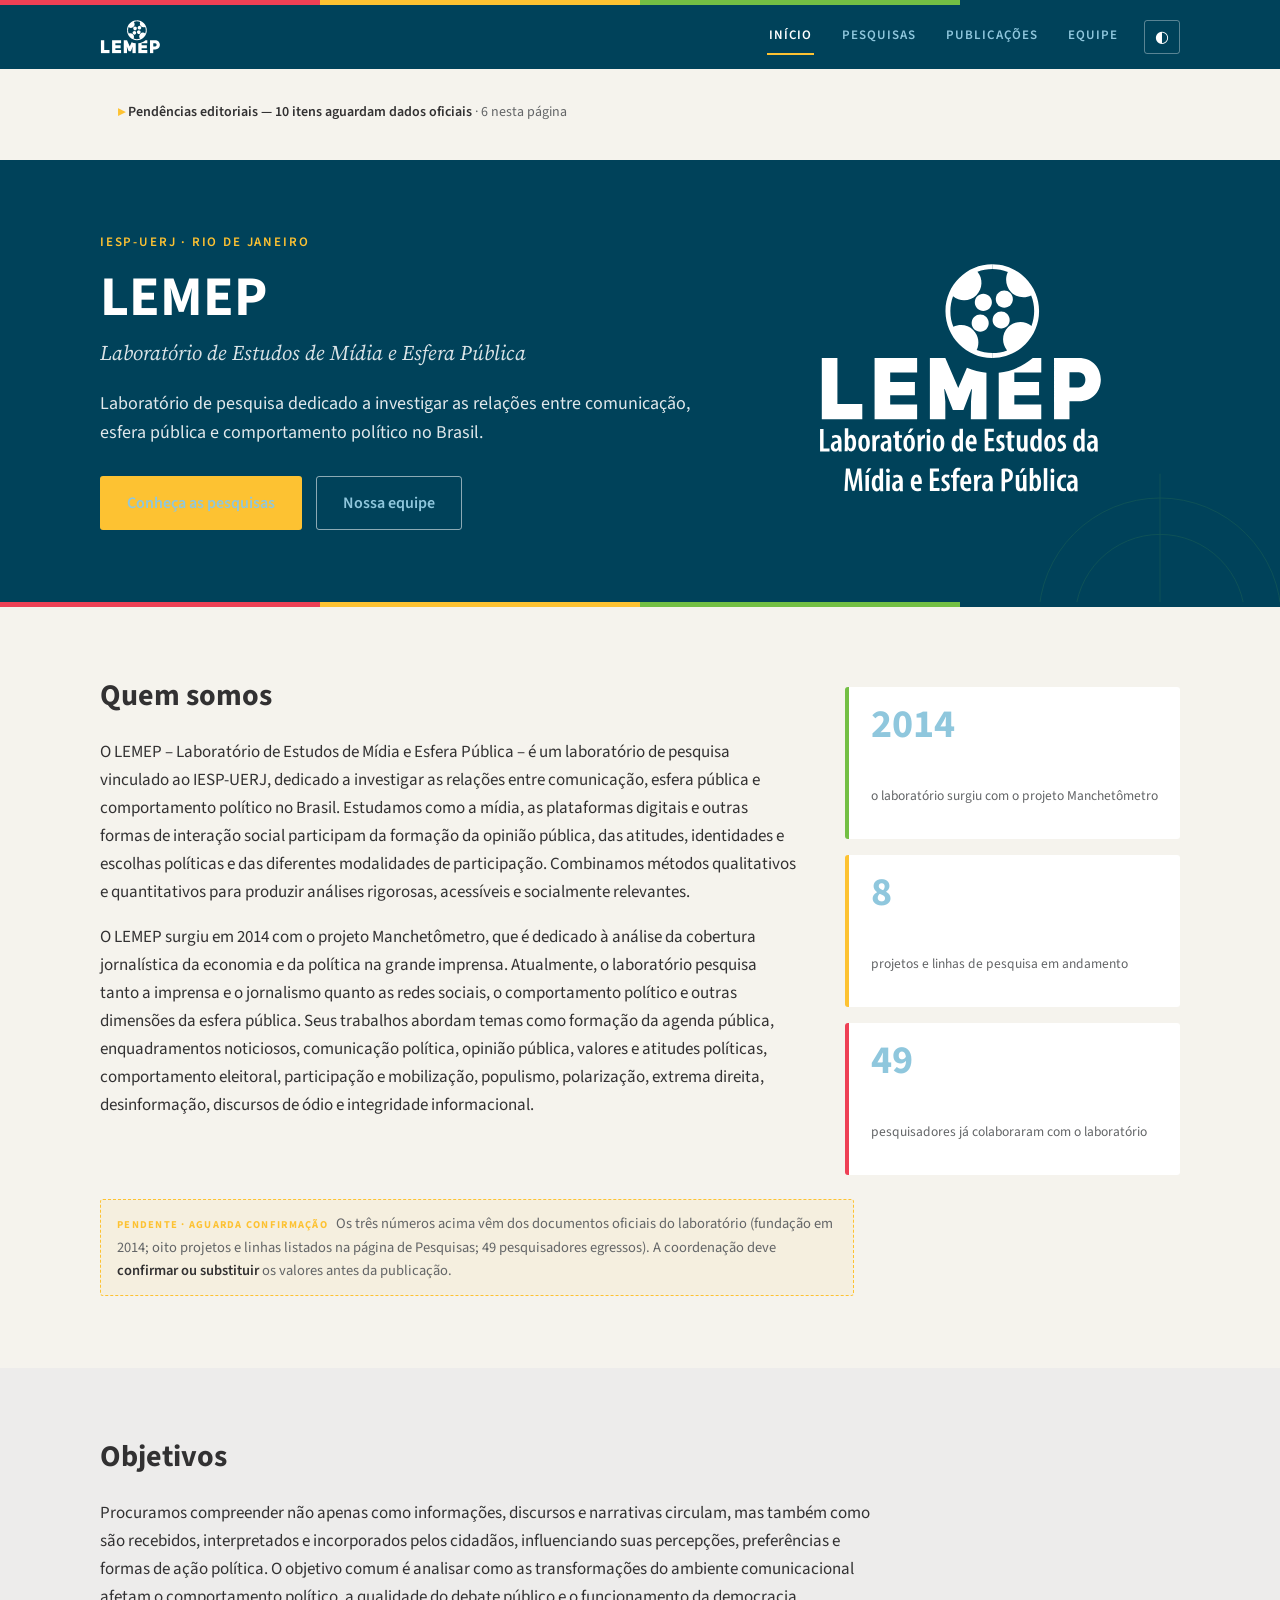
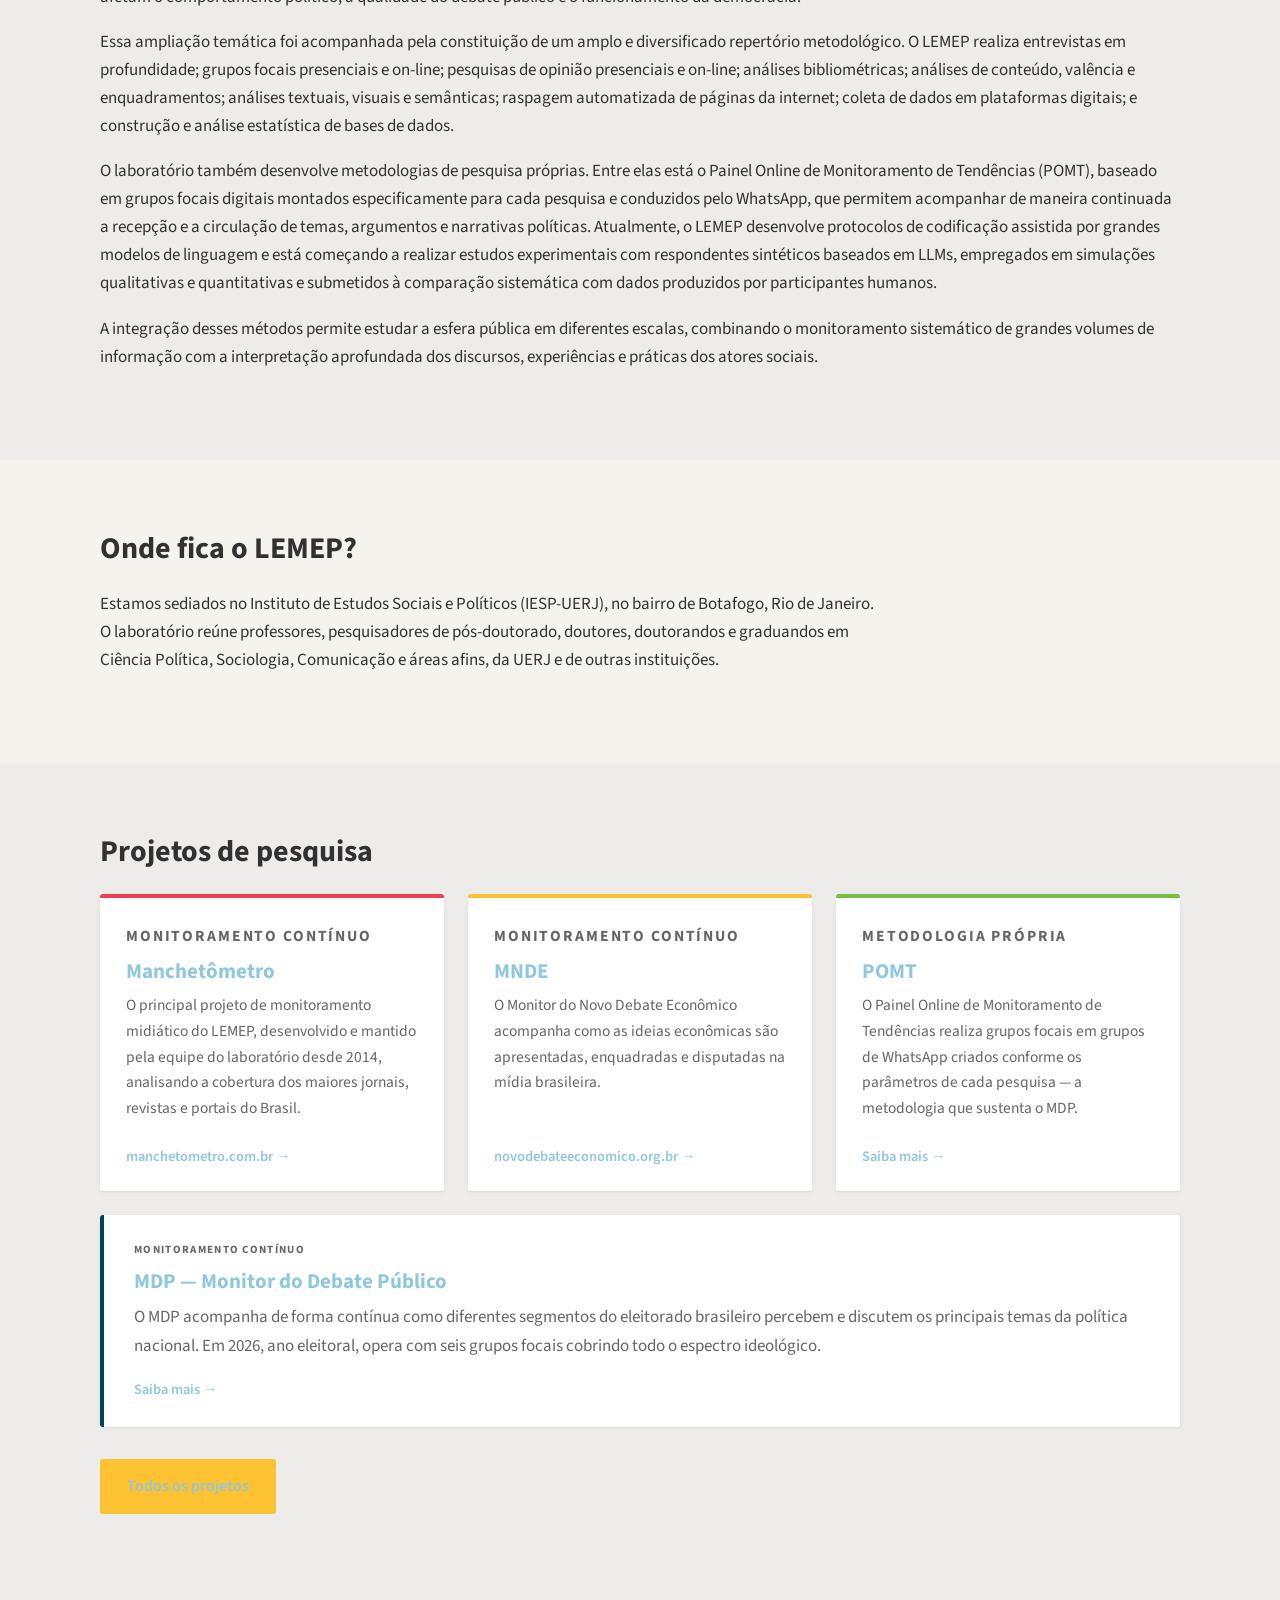
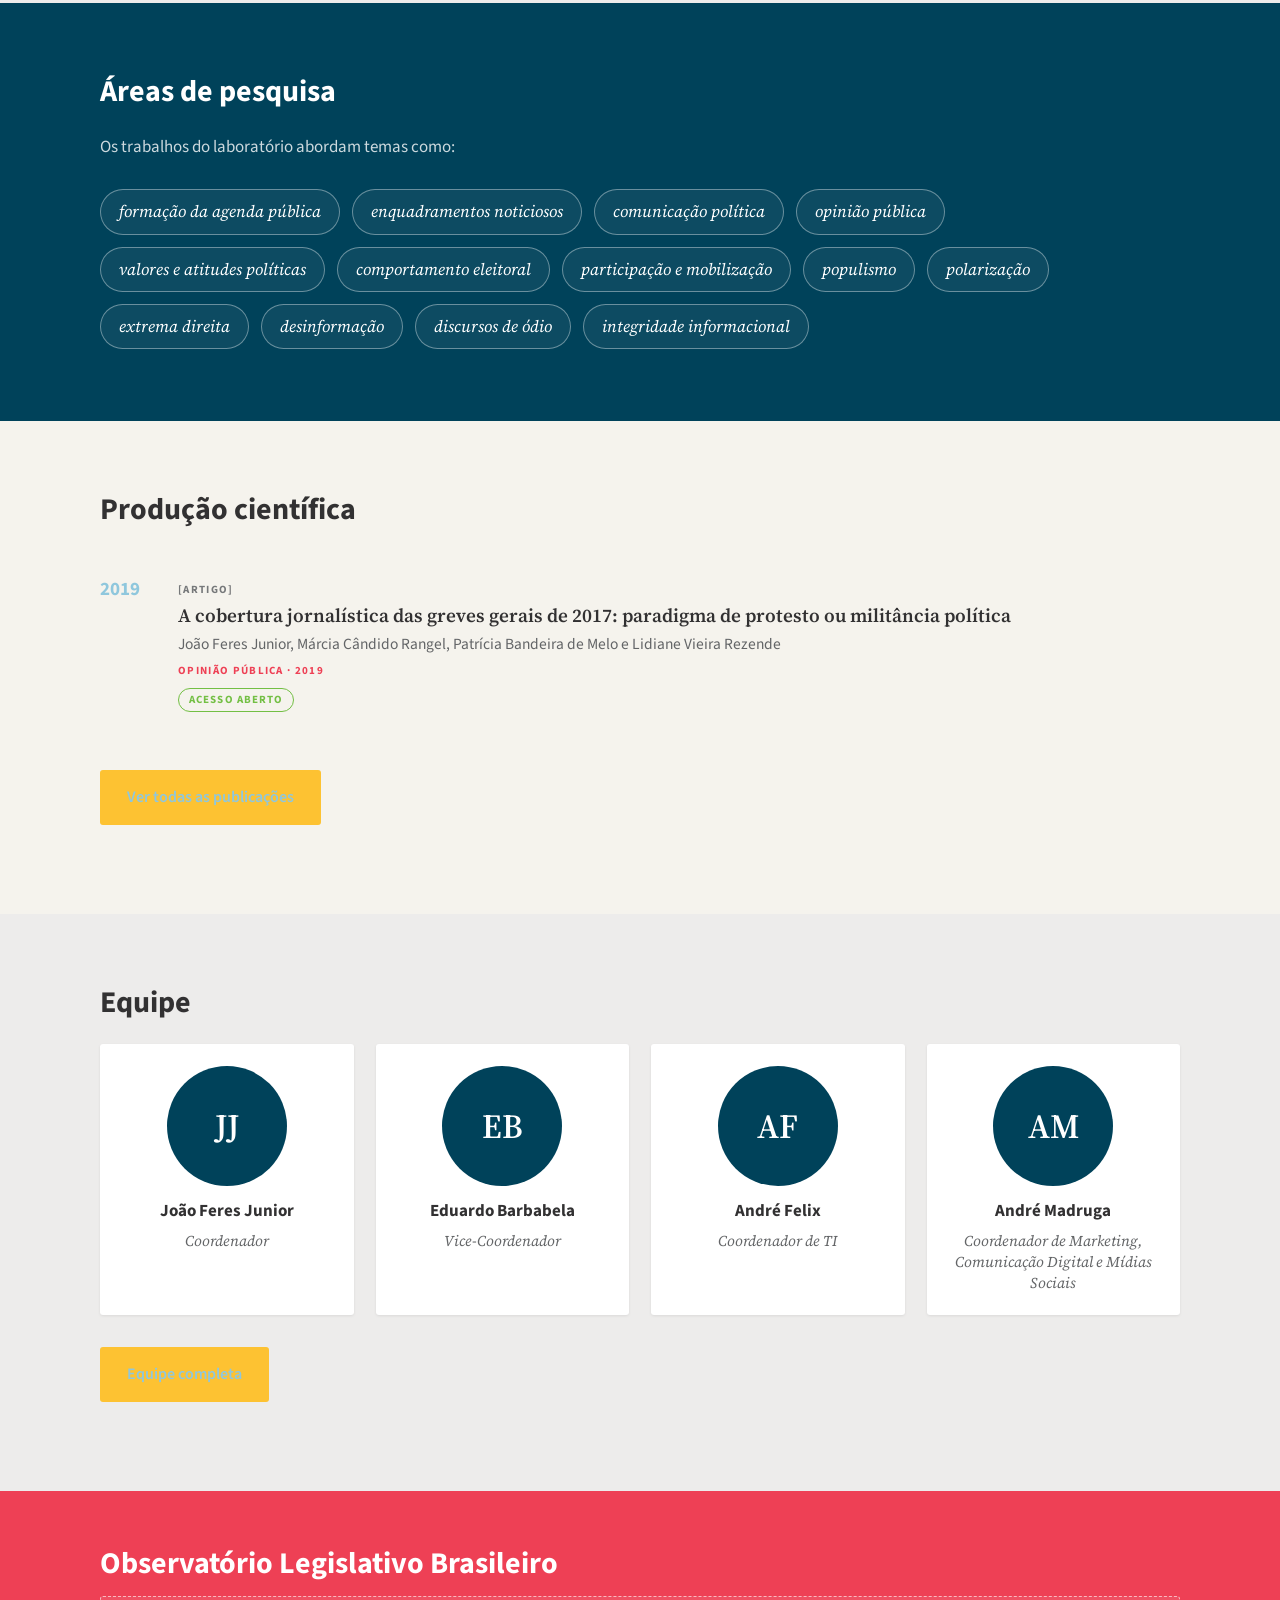
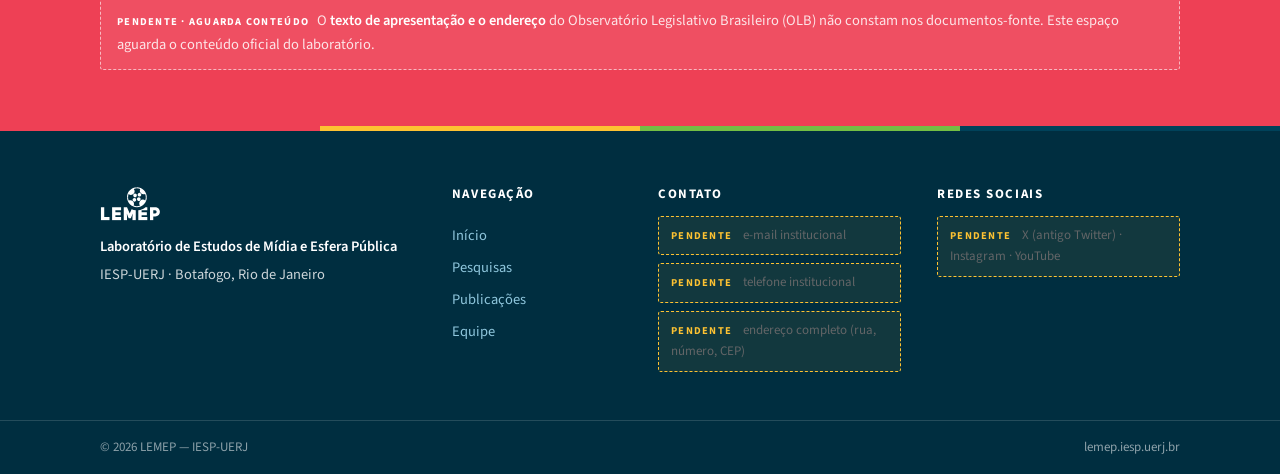
==== index.html @ fb899959 "LEMEP v1 — protótipo multi-página com identidade visual oficial e pendências editoriais" ====
<!DOCTYPE html>
<html lang="pt-BR">
<head>
  <meta charset="UTF-8">
  <meta name="viewport" content="width=device-width, initial-scale=1">
  <title>LEMEP — Laboratório de Estudos de Mídia e Esfera Pública · IESP-UERJ</title>
  <meta name="description" content="O LEMEP – Laboratório de Estudos de Mídia e Esfera Pública – é um laboratório de pesquisa vinculado ao IESP-UERJ, dedicado a investigar as relações entre comunicação, esfera pública e comportamento político no Brasil.">
  <meta name="robots" content="noindex, nofollow">
  <link rel="canonical" href="https://lemep.iesp.uerj.br/">
  <meta property="og:title" content="LEMEP — Laboratório de Estudos de Mídia e Esfera Pública">
  <meta property="og:description" content="Laboratório de pesquisa do IESP-UERJ dedicado a investigar as relações entre comunicação, esfera pública e comportamento político no Brasil.">
  <meta property="og:type" content="website">
  <meta property="og:url" content="https://lemep.iesp.uerj.br/">
  <meta property="og:image" content="assets/img/og_1200x630.png">
  <meta property="og:locale" content="pt_BR">
  <meta name="theme-color" content="#00425A">
  <link rel="icon" type="image/png" href="assets/logos/icone_32.png" sizes="32x32">
  <link rel="apple-touch-icon" href="assets/logos/icone_180.png">
  <link rel="stylesheet" href="assets/fonts/fonts.css">
  <link rel="stylesheet" href="styles.css">
</head>
<body>
  <a class="pular" href="#conteudo">Ir para o conteúdo</a>

  <div class="stripe" role="presentation"></div>

  <header class="nav" id="topo">
    <div class="container nav-inner">
      <a href="index.html" class="nav-marca" aria-label="LEMEP — página inicial">
        <img src="assets/logos/LEMEP_compacto_branco.svg" alt="LEMEP" width="61" height="34">
      </a>
      <nav class="nav-links" aria-label="Navegação principal">
        <a href="index.html" data-nav="index">Início</a>
        <a href="pesquisas.html" data-nav="pesquisas">Pesquisas</a>
        <a href="publicacoes.html" data-nav="publicacoes">Publicações</a>
        <a href="equipe.html" data-nav="equipe">Equipe</a>
      </nav>
      <div class="nav-acoes">
        <button class="btn-tema" id="btn-tema" type="button" aria-label="Alternar entre tema claro e escuro" title="Alternar tema">◐</button>
        <button class="btn-menu" id="btn-menu" type="button" aria-label="Abrir menu de navegação" aria-expanded="false">☰</button>
      </div>
    </div>
  </header>

  <main id="conteudo">

    <details class="pendencias" id="painel-pendencias">
      <summary>Pendências editoriais — 10 itens aguardam dados oficiais<span class="badge-pag" id="badge-pend-pagina"></span></summary>
      <div class="pendencias-caixa">
        <ul>
          <li><a href="equipe.html#pendencia-01">Formação, e-mail e currículo Lattes dos perfis da equipe</a></li>
          <li><a href="equipe.html#pendencia-02">Fotografias da equipe (retratos 1:1)</a></li>
          <li><a href="publicacoes.html#pendencia-03">Lista completa de publicações com links</a></li>
          <li><a href="index.html#pendencia-04">Confirmar os números do laboratório exibidos na página inicial</a></li>
          <li><a href="index.html#pendencia-05">Texto e link do destaque do Observatório Legislativo Brasileiro</a></li>
          <li><a href="index.html#pendencia-06">Telefone institucional (rodapé)</a></li>
          <li><a href="index.html#pendencia-07">Endereços das redes sociais — X, Instagram e YouTube</a></li>
          <li><a href="index.html#pendencia-08">E-mail institucional de contato</a></li>
          <li><a href="index.html#pendencia-09">Endereço postal completo — rua, número e CEP</a></li>
          <li><a href="pesquisas.html#pendencia-10">Endereços dos sites dos projetos POMT, MDP, PROBRAL, DONI e PNR</a></li>
        </ul>
      </div>
    </details>

    <section class="hero">
      <svg class="trama" viewBox="0 0 1200 800" aria-hidden="true" focusable="false"><g fill="none" stroke="#73BF44" stroke-width="2"><circle cx="600" cy="400" r="280"/><circle cx="600" cy="400" r="196"/><path d="M264 400H936M600 64V736"/></g><circle cx="796" cy="400" r="12" fill="#EE4055"/></svg>
      <div class="container">
        <div class="hero-txt">
          <p class="hero-kicker">IESP-UERJ · Rio de Janeiro</p>
          <h1>LEMEP</h1>
          <p class="hero-sub">Laboratório de Estudos de Mídia e Esfera Pública</p>
          <p class="hero-lead">Laboratório de pesquisa dedicado a investigar as relações entre comunicação, esfera pública e comportamento político no Brasil.</p>
          <div class="hero-cta">
            <a class="btn btn-primario" href="pesquisas.html">Conheça as pesquisas</a>
            <a class="btn btn-fantasma" href="equipe.html">Nossa equipe</a>
          </div>
        </div>
        <div class="hero-logo">
          <img src="assets/logos/LEMEP_completo_branco.svg" alt="Logo LEMEP — figuras humanas em esfera pública" width="360">
        </div>
      </div>
    </section>

    <div class="stripe" role="presentation"></div>

    <section class="section" id="sobre">
      <div class="container">
        <div class="sobre-grid">
          <div>
            <h2>Quem somos</h2>
            <p>O LEMEP – Laboratório de Estudos de Mídia e Esfera Pública – é um laboratório de pesquisa vinculado ao IESP-UERJ, dedicado a investigar as relações entre comunicação, esfera pública e comportamento político no Brasil. Estudamos como a mídia, as plataformas digitais e outras formas de interação social participam da formação da opinião pública, das atitudes, identidades e escolhas políticas e das diferentes modalidades de participação. Combinamos métodos qualitativos e quantitativos para produzir análises rigorosas, acessíveis e socialmente relevantes.</p>
            <p>O LEMEP surgiu em 2014 com o projeto Manchetômetro, que é dedicado à análise da cobertura jornalística da economia e da política na grande imprensa. Atualmente, o laboratório pesquisa tanto a imprensa e o jornalismo quanto as redes sociais, o comportamento político e outras dimensões da esfera pública. Seus trabalhos abordam temas como formação da agenda pública, enquadramentos noticiosos, comunicação política, opinião pública, valores e atitudes políticas, comportamento eleitoral, participação e mobilização, populismo, polarização, extrema direita, desinformação, discursos de ódio e integridade informacional.</p>
          </div>
          <div class="stats" aria-label="Números do laboratório">
            <div class="stat">
              <p class="stat-num">2014</p>
              <p class="stat-rotulo">o laboratório surgiu com o projeto Manchetômetro</p>
            </div>
            <div class="stat">
              <p class="stat-num">8</p>
              <p class="stat-rotulo">projetos e linhas de pesquisa em andamento</p>
            </div>
            <div class="stat">
              <p class="stat-num">49</p>
              <p class="stat-rotulo">pesquisadores já colaboraram com o laboratório</p>
            </div>
          </div>
        </div>
        <div class="pending" id="pendencia-04" style="margin-top:24px; max-width:52em;"><span class="chip">pendente · aguarda confirmação</span>Os três números acima vêm dos documentos oficiais do laboratório (fundação em 2014; oito projetos e linhas listados na página de Pesquisas; 49 pesquisadores egressos). A coordenação deve <strong>confirmar ou substituir</strong> os valores antes da publicação.</div>
      </div>
    </section>

    <section class="section section--alt" id="objetivos">
      <div class="container">
        <h2>Objetivos</h2>
        <p class="section-lead">Procuramos compreender não apenas como informações, discursos e narrativas circulam, mas também como são recebidos, interpretados e incorporados pelos cidadãos, influenciando suas percepções, preferências e formas de ação política. O objetivo comum é analisar como as transformações do ambiente comunicacional afetam o comportamento político, a qualidade do debate público e o funcionamento da democracia.</p>
        <p>Essa ampliação temática foi acompanhada pela constituição de um amplo e diversificado repertório metodológico. O LEMEP realiza entrevistas em profundidade; grupos focais presenciais e on-line; pesquisas de opinião presenciais e on-line; análises bibliométricas; análises de conteúdo, valência e enquadramentos; análises textuais, visuais e semânticas; raspagem automatizada de páginas da internet; coleta de dados em plataformas digitais; e construção e análise estatística de bases de dados.</p>
        <p>O laboratório também desenvolve metodologias de pesquisa próprias. Entre elas está o Painel Online de Monitoramento de Tendências (POMT), baseado em grupos focais digitais montados especificamente para cada pesquisa e conduzidos pelo WhatsApp, que permitem acompanhar de maneira continuada a recepção e a circulação de temas, argumentos e narrativas políticas. Atualmente, o LEMEP desenvolve protocolos de codificação assistida por grandes modelos de linguagem e está começando a realizar estudos experimentais com respondentes sintéticos baseados em LLMs, empregados em simulações qualitativas e quantitativas e submetidos à comparação sistemática com dados produzidos por participantes humanos.</p>
        <p>A integração desses métodos permite estudar a esfera pública em diferentes escalas, combinando o monitoramento sistemático de grandes volumes de informação com a interpretação aprofundada dos discursos, experiências e práticas dos atores sociais.</p>
      </div>
    </section>

    <section class="section" id="onde-fica">
      <div class="container">
        <h2>Onde fica o LEMEP?</h2>
        <p class="section-lead">Estamos sediados no Instituto de Estudos Sociais e Políticos (IESP-UERJ), no bairro de Botafogo, Rio de Janeiro. O laboratório reúne professores, pesquisadores de pós-doutorado, doutores, doutorandos e graduandos em Ciência Política, Sociologia, Comunicação e áreas afins, da UERJ e de outras instituições.</p>
      </div>
    </section>

    <section class="section section--alt" id="pesquisas">
      <div class="container">
        <h2>Projetos de pesquisa</h2>
        <div class="card-grid">
          <a class="card card--vermelho" href="https://manchetometro.com.br" target="_blank" rel="noopener">
            <p class="card-tag">Monitoramento contínuo</p>
            <h3>Manchetômetro</h3>
            <p>O principal projeto de monitoramento midiático do LEMEP, desenvolvido e mantido pela equipe do laboratório desde 2014, analisando a cobertura dos maiores jornais, revistas e portais do Brasil.</p>
            <span class="card-ir">manchetometro.com.br →</span>
          </a>
          <a class="card card--dourado" href="https://novodebateeconomico.org.br" target="_blank" rel="noopener">
            <p class="card-tag">Monitoramento contínuo</p>
            <h3>MNDE</h3>
            <p>O Monitor do Novo Debate Econômico acompanha como as ideias econômicas são apresentadas, enquadradas e disputadas na mídia brasileira.</p>
            <span class="card-ir">novodebateeconomico.org.br →</span>
          </a>
          <a class="card card--verde" href="pesquisas.html#pomt">
            <p class="card-tag">Metodologia própria</p>
            <h3>POMT</h3>
            <p>O Painel Online de Monitoramento de Tendências realiza grupos focais em grupos de WhatsApp criados conforme os parâmetros de cada pesquisa — a metodologia que sustenta o MDP.</p>
            <span class="card-ir">Saiba mais →</span>
          </a>
        </div>
        <div class="card-full">
          <p class="card-tag">Monitoramento contínuo</p>
          <h3><a href="pesquisas.html#mdp">MDP — Monitor do Debate Público</a></h3>
          <p>O MDP acompanha de forma contínua como diferentes segmentos do eleitorado brasileiro percebem e discutem os principais temas da política nacional. Em 2026, ano eleitoral, opera com seis grupos focais cobrindo todo o espectro ideológico.</p>
          <a class="card-ir" href="pesquisas.html#mdp">Saiba mais →</a>
        </div>
        <p class="mais"><a class="btn btn-primario" href="pesquisas.html">Todos os projetos</a></p>
      </div>
    </section>

    <section class="section areas" id="areas">
      <div class="container">
        <h2>Áreas de pesquisa</h2>
        <p class="section-lead">Os trabalhos do laboratório abordam temas como:</p>
        <div class="tags">
          <span class="tag">formação da agenda pública</span>
          <span class="tag">enquadramentos noticiosos</span>
          <span class="tag">comunicação política</span>
          <span class="tag">opinião pública</span>
          <span class="tag">valores e atitudes políticas</span>
          <span class="tag">comportamento eleitoral</span>
          <span class="tag">participação e mobilização</span>
          <span class="tag">populismo</span>
          <span class="tag">polarização</span>
          <span class="tag">extrema direita</span>
          <span class="tag">desinformação</span>
          <span class="tag">discursos de ódio</span>
          <span class="tag">integridade informacional</span>
        </div>
      </div>
    </section>

    <section class="section" id="publicacoes">
      <div class="container">
        <h2>Produção científica</h2>
        <ul class="pub-list">
          <li class="pub">
            <span class="pub-ano">2019</span>
            <div class="pub-dados">
              <p class="pub-tipo">[Artigo]</p>
              <p class="pub-titulo">A cobertura jornalística das greves gerais de 2017: paradigma de protesto ou militância política</p>
              <p class="pub-autores">João Feres Junior, Márcia Cândido Rangel, Patrícia Bandeira de Melo e Lidiane Vieira Rezende</p>
              <p class="pub-venue">Opinião Pública · 2019</p>
              <p class="pub-acesso">Acesso aberto</p>
            </div>
          </li>
        </ul>
        <p class="mais"><a class="btn btn-primario" href="publicacoes.html">Ver todas as publicações</a></p>
      </div>
    </section>

    <section class="section section--alt" id="equipe">
      <div class="container">
        <h2>Equipe</h2>
        <div class="equipe-grid">
          <div class="membro">
            <div class="foto-ph" aria-hidden="true">JJ</div>
            <p class="membro-nome">João Feres Junior</p>
            <p class="membro-cargo">Coordenador</p>
          </div>
          <div class="membro">
            <div class="foto-ph" aria-hidden="true">EB</div>
            <p class="membro-nome">Eduardo Barbabela</p>
            <p class="membro-cargo">Vice-Coordenador</p>
          </div>
          <div class="membro">
            <div class="foto-ph" aria-hidden="true">AF</div>
            <p class="membro-nome">André Felix</p>
            <p class="membro-cargo">Coordenador de TI</p>
          </div>
          <div class="membro">
            <div class="foto-ph" aria-hidden="true">AM</div>
            <p class="membro-nome">André Madruga</p>
            <p class="membro-cargo">Coordenador de Marketing, Comunicação Digital e Mídias Sociais</p>
          </div>
        </div>
        <p class="mais"><a class="btn btn-primario" href="equipe.html">Equipe completa</a></p>
      </div>
    </section>

    <section class="callout" id="olb">
      <div class="container">
        <h2>Observatório Legislativo Brasileiro</h2>
        <div class="pending pending--claro" id="pendencia-05"><span class="chip">pendente · aguarda conteúdo</span>O <strong>texto de apresentação e o endereço</strong> do Observatório Legislativo Brasileiro (OLB) não constam nos documentos-fonte. Este espaço aguarda o conteúdo oficial do laboratório.</div>
      </div>
    </section>

  </main>

  <div class="stripe" role="presentation"></div>

  <footer class="footer">
    <div class="container footer-grid">
      <div class="footer-marca">
        <img class="footer-logo" src="assets/logos/LEMEP_compacto_branco.svg" alt="LEMEP" width="61" height="34">
        <p class="footer-nome">Laboratório de Estudos de Mídia e Esfera Pública</p>
        <p>IESP-UERJ · Botafogo, Rio de Janeiro</p>
      </div>
      <nav class="footer-nav" aria-label="Navegação do rodapé">
        <h3>Navegação</h3>
        <a href="index.html">Início</a>
        <a href="pesquisas.html">Pesquisas</a>
        <a href="publicacoes.html">Publicações</a>
        <a href="equipe.html">Equipe</a>
      </nav>
      <div class="footer-contato">
        <h3>Contato</h3>
        <div class="pending pending--rodape" id="pendencia-08"><span class="chip">pendente</span> e-mail institucional</div>
        <div class="pending pending--rodape" id="pendencia-06"><span class="chip">pendente</span> telefone institucional</div>
        <div class="pending pending--rodape" id="pendencia-09"><span class="chip">pendente</span> endereço completo (rua, número, CEP)</div>
      </div>
      <div class="footer-redes">
        <h3>Redes sociais</h3>
        <div class="pending pending--rodape" id="pendencia-07"><span class="chip">pendente</span> X (antigo Twitter) · Instagram · YouTube</div>
      </div>
    </div>
    <div class="footer-baixo">
      <div class="container">
        <p>© <span class="ano">2026</span> LEMEP — IESP-UERJ</p>
        <p>lemep.iesp.uerj.br</p>
      </div>
    </div>
  </footer>

  <script src="app.js"></script>
</body>
</html>
---- assets/fonts/fonts.css ----
/* latin-ext */
@font-face {
  font-family: 'Source Sans 3';
  font-style: italic;
  font-weight: 400;
  font-display: swap;
  src: url('source-sans-3-400-italic-latin-ext.woff2') format('woff2');
  unicode-range: U+0100-02BA, U+02BD-02C5, U+02C7-02CC, U+02CE-02D7, U+02DD-02FF, U+0304, U+0308, U+0329, U+1D00-1DBF, U+1E00-1E9F, U+1EF2-1EFF, U+2020, U+20A0-20AB, U+20AD-20C4, U+2113, U+2C60-2C7F, U+A720-A7FF;
}
/* latin */
@font-face {
  font-family: 'Source Sans 3';
  font-style: italic;
  font-weight: 400;
  font-display: swap;
  src: url('source-sans-3-400-italic-latin.woff2') format('woff2');
  unicode-range: U+0000-00FF, U+0131, U+0152-0153, U+02BB-02BC, U+02C6, U+02DA, U+02DC, U+0304, U+0308, U+0329, U+2000-206F, U+20AC, U+2122, U+2191, U+2193, U+2212, U+2215, U+FEFF, U+FFFD;
}
/* latin-ext */
@font-face {
  font-family: 'Source Sans 3';
  font-style: normal;
  font-weight: 300;
  font-display: swap;
  src: url('source-sans-3-300-normal-latin-ext.woff2') format('woff2');
  unicode-range: U+0100-02BA, U+02BD-02C5, U+02C7-02CC, U+02CE-02D7, U+02DD-02FF, U+0304, U+0308, U+0329, U+1D00-1DBF, U+1E00-1E9F, U+1EF2-1EFF, U+2020, U+20A0-20AB, U+20AD-20C4, U+2113, U+2C60-2C7F, U+A720-A7FF;
}
/* latin */
@font-face {
  font-family: 'Source Sans 3';
  font-style: normal;
  font-weight: 300;
  font-display: swap;
  src: url('source-sans-3-300-normal-latin.woff2') format('woff2');
  unicode-range: U+0000-00FF, U+0131, U+0152-0153, U+02BB-02BC, U+02C6, U+02DA, U+02DC, U+0304, U+0308, U+0329, U+2000-206F, U+20AC, U+2122, U+2191, U+2193, U+2212, U+2215, U+FEFF, U+FFFD;
}
/* latin-ext */
@font-face {
  font-family: 'Source Sans 3';
  font-style: normal;
  font-weight: 400;
  font-display: swap;
  src: url('source-sans-3-400-normal-latin-ext.woff2') format('woff2');
  unicode-range: U+0100-02BA, U+02BD-02C5, U+02C7-02CC, U+02CE-02D7, U+02DD-02FF, U+0304, U+0308, U+0329, U+1D00-1DBF, U+1E00-1E9F, U+1EF2-1EFF, U+2020, U+20A0-20AB, U+20AD-20C4, U+2113, U+2C60-2C7F, U+A720-A7FF;
}
/* latin */
@font-face {
  font-family: 'Source Sans 3';
  font-style: normal;
  font-weight: 400;
  font-display: swap;
  src: url('source-sans-3-400-normal-latin.woff2') format('woff2');
  unicode-range: U+0000-00FF, U+0131, U+0152-0153, U+02BB-02BC, U+02C6, U+02DA, U+02DC, U+0304, U+0308, U+0329, U+2000-206F, U+20AC, U+2122, U+2191, U+2193, U+2212, U+2215, U+FEFF, U+FFFD;
}
/* latin-ext */
@font-face {
  font-family: 'Source Sans 3';
  font-style: normal;
  font-weight: 600;
  font-display: swap;
  src: url('source-sans-3-600-normal-latin-ext.woff2') format('woff2');
  unicode-range: U+0100-02BA, U+02BD-02C5, U+02C7-02CC, U+02CE-02D7, U+02DD-02FF, U+0304, U+0308, U+0329, U+1D00-1DBF, U+1E00-1E9F, U+1EF2-1EFF, U+2020, U+20A0-20AB, U+20AD-20C4, U+2113, U+2C60-2C7F, U+A720-A7FF;
}
/* latin */
@font-face {
  font-family: 'Source Sans 3';
  font-style: normal;
  font-weight: 600;
  font-display: swap;
  src: url('source-sans-3-600-normal-latin.woff2') format('woff2');
  unicode-range: U+0000-00FF, U+0131, U+0152-0153, U+02BB-02BC, U+02C6, U+02DA, U+02DC, U+0304, U+0308, U+0329, U+2000-206F, U+20AC, U+2122, U+2191, U+2193, U+2212, U+2215, U+FEFF, U+FFFD;
}
/* latin-ext */
@font-face {
  font-family: 'Source Sans 3';
  font-style: normal;
  font-weight: 700;
  font-display: swap;
  src: url('source-sans-3-700-normal-latin-ext.woff2') format('woff2');
  unicode-range: U+0100-02BA, U+02BD-02C5, U+02C7-02CC, U+02CE-02D7, U+02DD-02FF, U+0304, U+0308, U+0329, U+1D00-1DBF, U+1E00-1E9F, U+1EF2-1EFF, U+2020, U+20A0-20AB, U+20AD-20C4, U+2113, U+2C60-2C7F, U+A720-A7FF;
}
/* latin */
@font-face {
  font-family: 'Source Sans 3';
  font-style: normal;
  font-weight: 700;
  font-display: swap;
  src: url('source-sans-3-700-normal-latin.woff2') format('woff2');
  unicode-range: U+0000-00FF, U+0131, U+0152-0153, U+02BB-02BC, U+02C6, U+02DA, U+02DC, U+0304, U+0308, U+0329, U+2000-206F, U+20AC, U+2122, U+2191, U+2193, U+2212, U+2215, U+FEFF, U+FFFD;
}
/* latin-ext */
@font-face {
  font-family: 'Source Serif 4';
  font-style: italic;
  font-weight: 400;
  font-display: swap;
  src: url('source-serif-4-400-italic-latin-ext.woff2') format('woff2');
  unicode-range: U+0100-02BA, U+02BD-02C5, U+02C7-02CC, U+02CE-02D7, U+02DD-02FF, U+0304, U+0308, U+0329, U+1D00-1DBF, U+1E00-1E9F, U+1EF2-1EFF, U+2020, U+20A0-20AB, U+20AD-20C4, U+2113, U+2C60-2C7F, U+A720-A7FF;
}
/* latin */
@font-face {
  font-family: 'Source Serif 4';
  font-style: italic;
  font-weight: 400;
  font-display: swap;
  src: url('source-serif-4-400-italic-latin.woff2') format('woff2');
  unicode-range: U+0000-00FF, U+0131, U+0152-0153, U+02BB-02BC, U+02C6, U+02DA, U+02DC, U+0304, U+0308, U+0329, U+2000-206F, U+20AC, U+2122, U+2191, U+2193, U+2212, U+2215, U+FEFF, U+FFFD;
}
/* latin-ext */
@font-face {
  font-family: 'Source Serif 4';
  font-style: normal;
  font-weight: 400;
  font-display: swap;
  src: url('source-serif-4-400-normal-latin-ext.woff2') format('woff2');
  unicode-range: U+0100-02BA, U+02BD-02C5, U+02C7-02CC, U+02CE-02D7, U+02DD-02FF, U+0304, U+0308, U+0329, U+1D00-1DBF, U+1E00-1E9F, U+1EF2-1EFF, U+2020, U+20A0-20AB, U+20AD-20C4, U+2113, U+2C60-2C7F, U+A720-A7FF;
}
/* latin */
@font-face {
  font-family: 'Source Serif 4';
  font-style: normal;
  font-weight: 400;
  font-display: swap;
  src: url('source-serif-4-400-normal-latin.woff2') format('woff2');
  unicode-range: U+0000-00FF, U+0131, U+0152-0153, U+02BB-02BC, U+02C6, U+02DA, U+02DC, U+0304, U+0308, U+0329, U+2000-206F, U+20AC, U+2122, U+2191, U+2193, U+2212, U+2215, U+FEFF, U+FFFD;
}
/* latin-ext */
@font-face {
  font-family: 'Source Serif 4';
  font-style: normal;
  font-weight: 600;
  font-display: swap;
  src: url('source-serif-4-600-normal-latin-ext.woff2') format('woff2');
  unicode-range: U+0100-02BA, U+02BD-02C5, U+02C7-02CC, U+02CE-02D7, U+02DD-02FF, U+0304, U+0308, U+0329, U+1D00-1DBF, U+1E00-1E9F, U+1EF2-1EFF, U+2020, U+20A0-20AB, U+20AD-20C4, U+2113, U+2C60-2C7F, U+A720-A7FF;
}
/* latin */
@font-face {
  font-family: 'Source Serif 4';
  font-style: normal;
  font-weight: 600;
  font-display: swap;
  src: url('source-serif-4-600-normal-latin.woff2') format('woff2');
  unicode-range: U+0000-00FF, U+0131, U+0152-0153, U+02BB-02BC, U+02C6, U+02DA, U+02DC, U+0304, U+0308, U+0329, U+2000-206F, U+20AC, U+2122, U+2191, U+2193, U+2212, U+2215, U+FEFF, U+FFFD;
}
---- styles.css ----
/* ============================================================
   LEMEP — Laboratório de Estudos de Mídia e Esfera Pública
   styles.css · design system conforme Especificação Técnica
   (ago/2026) + tokens digitais do kit Identidade_Visual_LEMEP
   (out/2026). Neutros derivam do kit (papel #F5F3ED).
   ============================================================ */

/* ---------- tokens ---------- */
:root {
  /* marca (Manual da Marca LEMEP) */
  --red:      #EE4055;   /* coral — destaques, callout OLB        */
  --gold:     #FDC232;   /* dourado — CTAs, foco, hover           */
  --green:    #73BF44;   /* verde — grafismos, série secundária   */
  --teal:     #00425A;   /* azul institucional — nav, hero        */
  --teal-dk:  #002E40;   /* azul escuro — footer                  */

  /* neutros (light) */
  --bg:       #F5F3ED;   /* papel — fundo padrão                  */
  --bg-alt:   #EDECEB;   /* seções alternadas                     */
  --surface:  #FFFFFF;   /* cartões                                */
  --text:     #323132;   /* grafite — texto principal              */
  --text-2:   #76787A;   /* cinza da marca — rótulos/meta           */
  --text-3:   #636567;   /* cinza de leitura (AA em texto corrido)  */

  /* tipografia */
  --f:  'Source Sans 3', Arial, sans-serif;
  --fs: 'Source Serif 4', Georgia, serif;

  /* layout */
  --max:  1160px;
  --pad:  40px;
  --r:    3px;
}

@media (prefers-color-scheme: dark) {
  :root:not([data-theme="light"]) {
    --bg: #191919; --bg-alt: #222221; --surface: #1F1F1F;
    --text: #EEEDEC; --text-2: #9A9899; --text-3: #9A9899;
  }
}
:root[data-theme="dark"] {
  --bg: #191919; --bg-alt: #222221; --surface: #1F1F1F;
  --text: #EEEDEC; --text-2: #9A9899; --text-3: #9A9899;
}

/* ---------- base ---------- */
*, *::before, *::after { box-sizing: border-box; }

html { scroll-behavior: smooth; }

body {
  margin: 0;
  font-family: var(--f);
  font-size: 17px;
  line-height: 1.65;
  color: var(--text);
  background: var(--bg);
  -webkit-font-smoothing: antialiased;
}

img { max-width: 100%; display: block; }

a { color: var(--teal); text-decoration: none; }
a:hover { color: var(--gold); }
:root[data-theme="dark"] a, :root:not([data-theme="light"]) a { color: #8FC7DD; }

:focus-visible { outline: 2px solid var(--gold); outline-offset: 2px; }

.container { max-width: var(--max); margin-inline: auto; padding-inline: var(--pad); }

h1, h2, h3 { font-family: var(--f); font-weight: 700; line-height: 1.15; margin: 0 0 .5em; }
h1 { font-size: 42px; }
h2 { font-size: 30px; }
h3 { font-size: 20px; }

p { margin: 0 0 1em; }

.pular {
  position: absolute; left: -9999px; top: 0;
  background: var(--teal); color: #fff; padding: 10px 16px;
  z-index: 200; font-weight: 600;
}
.pular:focus { left: 8px; top: 8px; }

/* ---------- stripe de marca ---------- */
.stripe {
  height: 5px;
  background: linear-gradient(90deg,
    var(--red) 0 25%, var(--gold) 25% 50%,
    var(--green) 50% 75%, var(--teal) 75% 100%);
}

/* ---------- navegação ---------- */
.nav {
  position: sticky; top: 0; z-index: 100;
  background: var(--teal);
}
.nav-inner {
  display: flex; align-items: center; gap: 24px;
  min-height: 64px;
}
.nav-marca { display: inline-flex; align-items: center; }
.nav-marca img { height: 34px; width: auto; }

.nav-links { display: flex; gap: 26px; margin-left: auto; }
.nav-links a {
  font-size: 13px; font-weight: 600; letter-spacing: .08em;
  text-transform: uppercase;
  color: rgba(255,255,255,.65);
  padding: 6px 2px;
  border-bottom: 2px solid transparent;
}
.nav-links a:hover { color: var(--gold); }
.nav-links a[aria-current="page"] { color: #fff; border-bottom-color: var(--gold); }

.nav-acoes { display: flex; align-items: center; gap: 8px; }

.btn-tema, .btn-menu {
  background: none; border: 1px solid rgba(255,255,255,.35);
  color: #fff; font-size: 16px; line-height: 1;
  padding: 8px 10px; border-radius: var(--r); cursor: pointer;
}
.btn-tema:hover, .btn-menu:hover { border-color: var(--gold); color: var(--gold); }

.btn-menu { display: none; }

/* menu aberto (≤1000px) */
.nav.aberto .nav-links {
  display: flex; position: absolute; top: 100%; left: 0; right: 0;
  background: var(--teal); flex-direction: column; gap: 0;
  padding: 8px var(--pad) 16px;
  border-bottom: 3px solid var(--gold);
}
.nav.aberto .nav-links a { padding: 12px 2px; border-bottom: none; font-size: 15px; }

/* ---------- hero ---------- */
.hero {
  background: var(--teal);
  color: #fff;
  position: relative;
  overflow: hidden;
}
.hero .container {
  display: grid; grid-template-columns: 1.15fr .85fr;
  gap: 48px; align-items: center;
  padding-block: 72px;
  position: relative;
}
.hero-kicker {
  font-size: 13px; font-weight: 600; letter-spacing: .14em;
  text-transform: uppercase; color: var(--gold); margin: 0 0 12px;
}
.hero h1 { font-size: 56px; margin-bottom: 6px; color: #fff; }
.hero-sub {
  font-family: var(--fs); font-style: italic; font-size: 21px;
  color: rgba(255,255,255,.85); margin: 0 0 18px;
}
.hero-lead { font-size: 18px; color: rgba(255,255,255,.88); max-width: 34em; }

.hero-cta { display: flex; flex-wrap: wrap; gap: 14px; margin-top: 28px; }

.btn {
  display: inline-block; padding: 13px 26px; border-radius: var(--r);
  font-weight: 600; font-size: 16px; cursor: pointer; border: 1px solid transparent;
}
.btn-primario { background: var(--gold); color: var(--teal-dk); }
.btn-primario:hover { filter: brightness(1.06); color: var(--teal-dk); }
.btn-fantasma { background: none; color: #fff; border-color: rgba(255,255,255,.55); }
.btn-fantasma:hover { border-color: var(--gold); color: var(--gold); }

.hero-logo { display: flex; justify-content: center; position: relative; }
.hero-logo img { width: min(360px, 100%); height: auto; }

.trama {
  position: absolute; right: -140px; bottom: -190px;
  width: 520px; height: auto; opacity: .14; pointer-events: none;
}
.trama--faixa { right: -220px; bottom: -260px; width: 560px; opacity: .10; }

/* ---------- faixa de página (subpáginas) ---------- */
.faixa-pagina {
  background: var(--teal); color: #fff;
  position: relative; overflow: hidden;
}
.faixa-pagina .container { padding-block: 48px 44px; position: relative; }
.faixa-pagina h1 { color: #fff; }
.faixa-lead { max-width: 46em; color: rgba(255,255,255,.88); font-size: 18px; margin: 4px 0 0; }

/* ---------- seções ---------- */
.section { padding-block: 72px; }
.section--alt { background: var(--bg-alt); }

.section h2 { margin-bottom: 24px; }
.section-lead { max-width: 46em; }

/* sobre: texto + estatísticas */
.sobre-grid {
  display: grid; grid-template-columns: 1.35fr .65fr; gap: 48px; align-items: start;
}
.stats { display: grid; gap: 16px; margin-top: 8px; }
.stat {
  background: var(--surface); border-radius: var(--r);
  border-left: 4px solid var(--green);
  padding: 18px 22px;
}
.stat:nth-child(2) { border-left-color: var(--gold); }
.stat:nth-child(3) { border-left-color: var(--red); }
.stat-num { font-size: 40px; font-weight: 700; line-height: 1; color: var(--teal); }
:root[data-theme="dark"] .stat-num,
:root:not([data-theme="light"]) .stat-num { color: #8FC7DD; }
.stat-rotulo { font-size: 13.5px; color: var(--text-3); margin-top: 6px; }

/* ---------- cards de projeto ---------- */
.card-grid {
  display: grid; grid-template-columns: repeat(3, 1fr); gap: 24px;
  grid-auto-rows: 1fr;
}
.card {
  display: flex; flex-direction: column; gap: 10px;
  background: var(--surface);
  border-radius: var(--r);
  padding: 26px 26px 22px;
  box-shadow: 0 1px 3px rgba(0,0,0,.08);
  border-top: 4px solid var(--teal);
  color: var(--text);
  transition: transform .18s ease, box-shadow .18s ease;
}
a.card { color: var(--text); }
a.card:hover {
  transform: translateY(-5px);
  box-shadow: 0 10px 26px rgba(0,0,0,.16);
  color: var(--text);
}
a.card:hover .card-ir { color: var(--gold); }
.card--vermelho { border-top-color: var(--red); }
.card--dourado  { border-top-color: var(--gold); }
.card--verde    { border-top-color: var(--green); }
.card--azul     { border-top-color: var(--teal); }

.card-tag {
  font-size: 11px; font-weight: 700; letter-spacing: .12em;
  text-transform: uppercase; color: var(--text-2);
}
.card h3, .card-full h3 { font-size: 21px; margin: 0; }
.card p { color: var(--text-3); font-size: 15.5px; margin: 0; }
.card-ir {
  margin-top: auto; font-weight: 600; font-size: 14.5px;
  color: var(--teal); padding-top: 14px;
}
:root[data-theme="dark"] .card-ir,
:root:not([data-theme="light"]) .card-ir { color: #8FC7DD; }
a.card:hover .card-ir { color: var(--gold); }

.card-full {
  margin-top: 24px;
  display: grid; grid-template-columns: 1fr; gap: 10px;
  background: var(--surface); border-radius: var(--r);
  border-left: 4px solid var(--teal);
  padding: 26px 30px; box-shadow: 0 1px 3px rgba(0,0,0,.08);
}
.card-full p { color: var(--text-3); max-width: 60em; margin: 0; }
.card-full .card-ir { padding-top: 8px; }

/* ---------- áreas de pesquisa ---------- */
.areas { background: var(--teal); color: #fff; }
.areas h2 { color: #fff; }
.areas .section-lead { color: rgba(255,255,255,.8); }
.tags {
  display: flex; flex-wrap: wrap; gap: 12px 12px; margin-top: 28px;
}
.tag {
  font-family: var(--fs); font-style: italic; font-size: 16.5px;
  color: #fff; border: 1px solid rgba(255,255,255,.38);
  border-radius: 999px; padding: 8px 18px;
  background: rgba(255,255,255,.05);
}

/* ---------- publicações ---------- */
.pub-list { list-style: none; margin: 0; padding: 0; }
.pub {
  display: grid; grid-template-columns: 60px 1fr; gap: 18px;
  padding: 22px 0; border-bottom: 1px solid var(--bg-alt);
}
:root[data-theme="dark"] .pub, :root:not([data-theme="light"]) .pub { border-bottom-color: #2E2E2D; }
.pub:last-child { border-bottom: none; }
.pub-ano { font-size: 19px; font-weight: 700; color: var(--teal); }
:root[data-theme="dark"] .pub-ano,
:root:not([data-theme="light"]) .pub-ano { color: #8FC7DD; }
.pub-dados p { margin: 0 0 4px; }
.pub-tipo {
  display: inline-block; font-size: 11px; font-weight: 700;
  letter-spacing: .12em; text-transform: uppercase;
  color: var(--text-2); margin-bottom: 6px;
}
.pub-titulo { font-family: var(--fs); font-weight: 600; font-size: 19px; line-height: 1.35; color: var(--text); }
.pub-autores { color: var(--text-3); font-size: 15.5px; }
.pub-venue {
  font-size: 11px; font-weight: 700; letter-spacing: .12em;
  text-transform: uppercase; color: var(--red); margin-top: 6px;
}
.pub-acesso {
  display: inline-block; margin-top: 6px; font-size: 11px; font-weight: 700;
  letter-spacing: .1em; text-transform: uppercase;
  color: var(--green); border: 1px solid var(--green);
  border-radius: 999px; padding: 2px 10px;
}

/* ---------- equipe ---------- */
.equipe-grid {
  display: grid; grid-template-columns: repeat(4, 1fr); gap: 22px;
  grid-auto-rows: 1fr;
}
.membro {
  background: var(--surface); border-radius: var(--r);
  padding: 22px; text-align: center;
  box-shadow: 0 1px 3px rgba(0,0,0,.08);
  display: flex; flex-direction: column; gap: 8px; align-items: center;
}
.foto-ph {
  width: 120px; height: 120px; border-radius: 50%;
  background: var(--teal);
  color: #fff; font-family: var(--fs); font-weight: 600; font-size: 34px;
  display: flex; align-items: center; justify-content: center;
  margin-bottom: 6px;
}
.membro-nome { font-weight: 700; font-size: 17px; margin: 0; line-height: 1.3; }
.membro-cargo {
  font-family: var(--fs); font-style: italic; color: var(--text-3);
  font-size: 15px; margin: 0; line-height: 1.4;
}
.membro-dados {
  font-size: 12.5px; color: var(--text-3); border-top: 1px dashed var(--bg-alt);
  padding-top: 8px; width: 100%;
}

.grupo-equipe { margin-bottom: 48px; }
.grupo-equipe h2 { font-size: 24px; }

/* egressos */
.egresso-grupo { margin-bottom: 32px; }
.egresso-grupo h3 { margin-bottom: 14px; }
.chips-nomes { display: flex; flex-wrap: wrap; gap: 10px; }
.chip-nome {
  background: var(--surface); border: 1px solid var(--bg-alt);
  border-radius: 999px; padding: 6px 16px; font-size: 15px;
}
:root[data-theme="dark"] .chip-nome,
:root:not([data-theme="light"]) .chip-nome { border-color: #2E2E2D; }

/* ---------- callout OLB ---------- */
.callout {
  background: var(--red); color: #fff;
}
.callout .container { padding-block: 56px; }
.callout h2 { color: #fff; }
.callout p { color: rgba(255,255,255,.92); max-width: 46em; }

/* ---------- pendências ---------- */
.pendencias {
  margin: 20px auto 24px; max-width: var(--max);
  padding: 0 var(--pad);
}
.pendencias-caixa {
  background: var(--bg-alt);
  border: 1px solid rgba(253,194,50,.55);
  border-left: 4px solid var(--gold);
  border-radius: var(--r);
}
.pendencias summary {
  cursor: pointer; padding: 12px 18px;
  font-size: 14px; font-weight: 600; color: var(--text);
  list-style: none;
}
.pendencias summary::-webkit-details-marker { display: none; }
.pendencias summary::before { content: "▸ "; color: var(--gold); }
.pendencias[open] summary::before { content: "▾ "; }
.pendencias ul {
  list-style: none; margin: 0; padding: 6px 18px 16px;
  display: grid; grid-template-columns: 1fr 1fr; gap: 6px 24px;
}
.pendencias li { font-size: 14px; }
.pendencias a { color: var(--text); text-decoration: underline; text-underline-offset: 3px; }
.pendencias a:hover { color: var(--gold); }
.badge-pag { font-weight: 400; color: var(--text-3); }

/* bloco pendência inline (conteúdo ausente) */
.pending {
  border: 1px dashed var(--gold);
  background: rgba(253,194,50,.07);
  border-radius: var(--r);
  padding: 12px 16px;
  font-size: 14.5px;
  color: var(--text-3);
}
.pending .chip {
  display: inline-block; font-size: 10.5px; font-weight: 700;
  letter-spacing: .12em; text-transform: uppercase;
  color: var(--gold); margin-right: 8px;
}
.pending strong { color: var(--text); font-weight: 600; }
.pending--claro { border-color: rgba(255,255,255,.6); background: rgba(255,255,255,.08); color: rgba(255,255,255,.85); }
.pending--claro .chip { color: #fff; }
.pending--claro strong { color: #fff; }
.pending--rodape {
  padding: 8px 12px; font-size: 13px; margin-bottom: 8px;
}

/* ---------- rodapé ---------- */
.footer { background: var(--teal-dk); color: rgba(255,255,255,.8); }
.footer-grid {
  display: grid; grid-template-columns: 1.3fr .7fr 1fr 1fr; gap: 36px;
  padding-block: 56px 40px;
}
.footer-logo { height: 34px; width: auto; margin-bottom: 14px; }
.footer-marca p { margin: 0 0 4px; font-size: 14.5px; }
.footer-marca .footer-nome { color: #fff; font-weight: 600; }
.footer h3 {
  color: #fff; font-size: 13px; letter-spacing: .12em;
  text-transform: uppercase; margin-bottom: 14px;
}
.footer-nav { display: flex; flex-direction: column; gap: 8px; }
.footer-nav a, .footer a { color: rgba(255,255,255,.75); font-size: 14.5px; }
.footer-nav a:hover, .footer a:hover { color: var(--gold); }
.footer-baixo { border-top: 1px solid rgba(255,255,255,.14); }
.footer-baixo .container {
  display: flex; flex-wrap: wrap; justify-content: space-between; gap: 8px;
  padding-block: 16px; font-size: 13px; color: rgba(255,255,255,.55);
}
.footer-baixo p { margin: 0; }

/* ---------- utilidades ---------- */
.mais { margin-top: 32px; }
.ir { margin-top: 48px; }
blockquote { margin: 0; }

@media (prefers-reduced-motion: reduce) {
  *, *::before, *::after {
    animation: none !important;
    transition: none !important;
    scroll-behavior: auto !important;
  }
}

/* ---------- responsivo ---------- */
@media (max-width: 1000px) {
  .nav-links { display: none; }
  .btn-menu { display: inline-flex; }
  .nav.aberto .nav-links { display: flex; }

  .hero .container { grid-template-columns: 1fr; padding-block: 56px; }
  .hero-logo { display: none; }

  .sobre-grid { grid-template-columns: 1fr; }
  .stats { grid-template-columns: repeat(3, 1fr); margin-top: 16px; }
  .card-grid { grid-template-columns: 1fr; }
  .equipe-grid { grid-template-columns: repeat(2, 1fr); }
  .footer-grid { grid-template-columns: 1fr 1fr; }
  .pendencias ul { grid-template-columns: 1fr; }
}

@media (max-width: 640px) {
  :root { --pad: 20px; }
  h1 { font-size: 34px; }
  h2 { font-size: 25px; }
  .hero h1 { font-size: 40px; }
  .hero-sub { font-size: 18px; }
  .section { padding-block: 48px; }
  .stats { grid-template-columns: 1fr; }
  .equipe-grid { grid-template-columns: repeat(2, 1fr); gap: 14px; }
  .membro { padding: 16px 12px; }
  .foto-ph { width: 92px; height: 92px; font-size: 26px; }
  .footer-grid { grid-template-columns: 1fr; gap: 24px; }
}
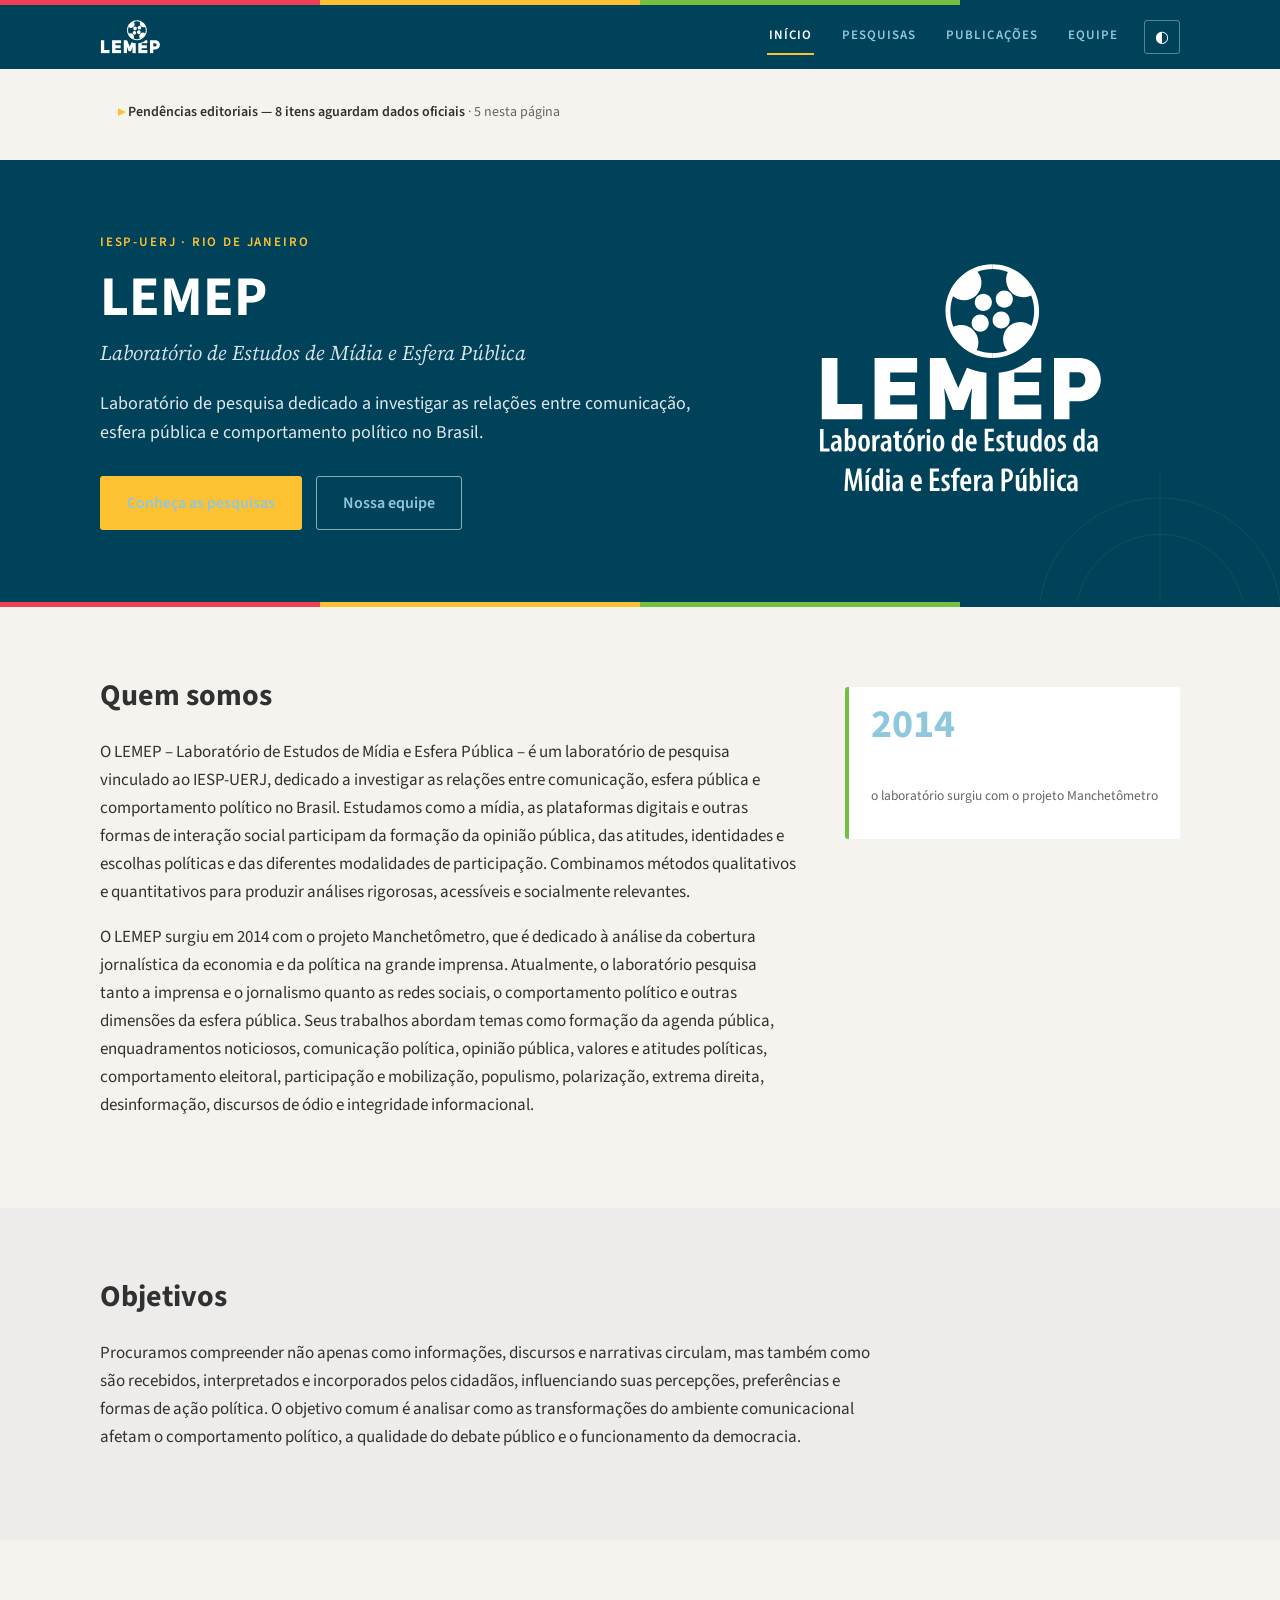
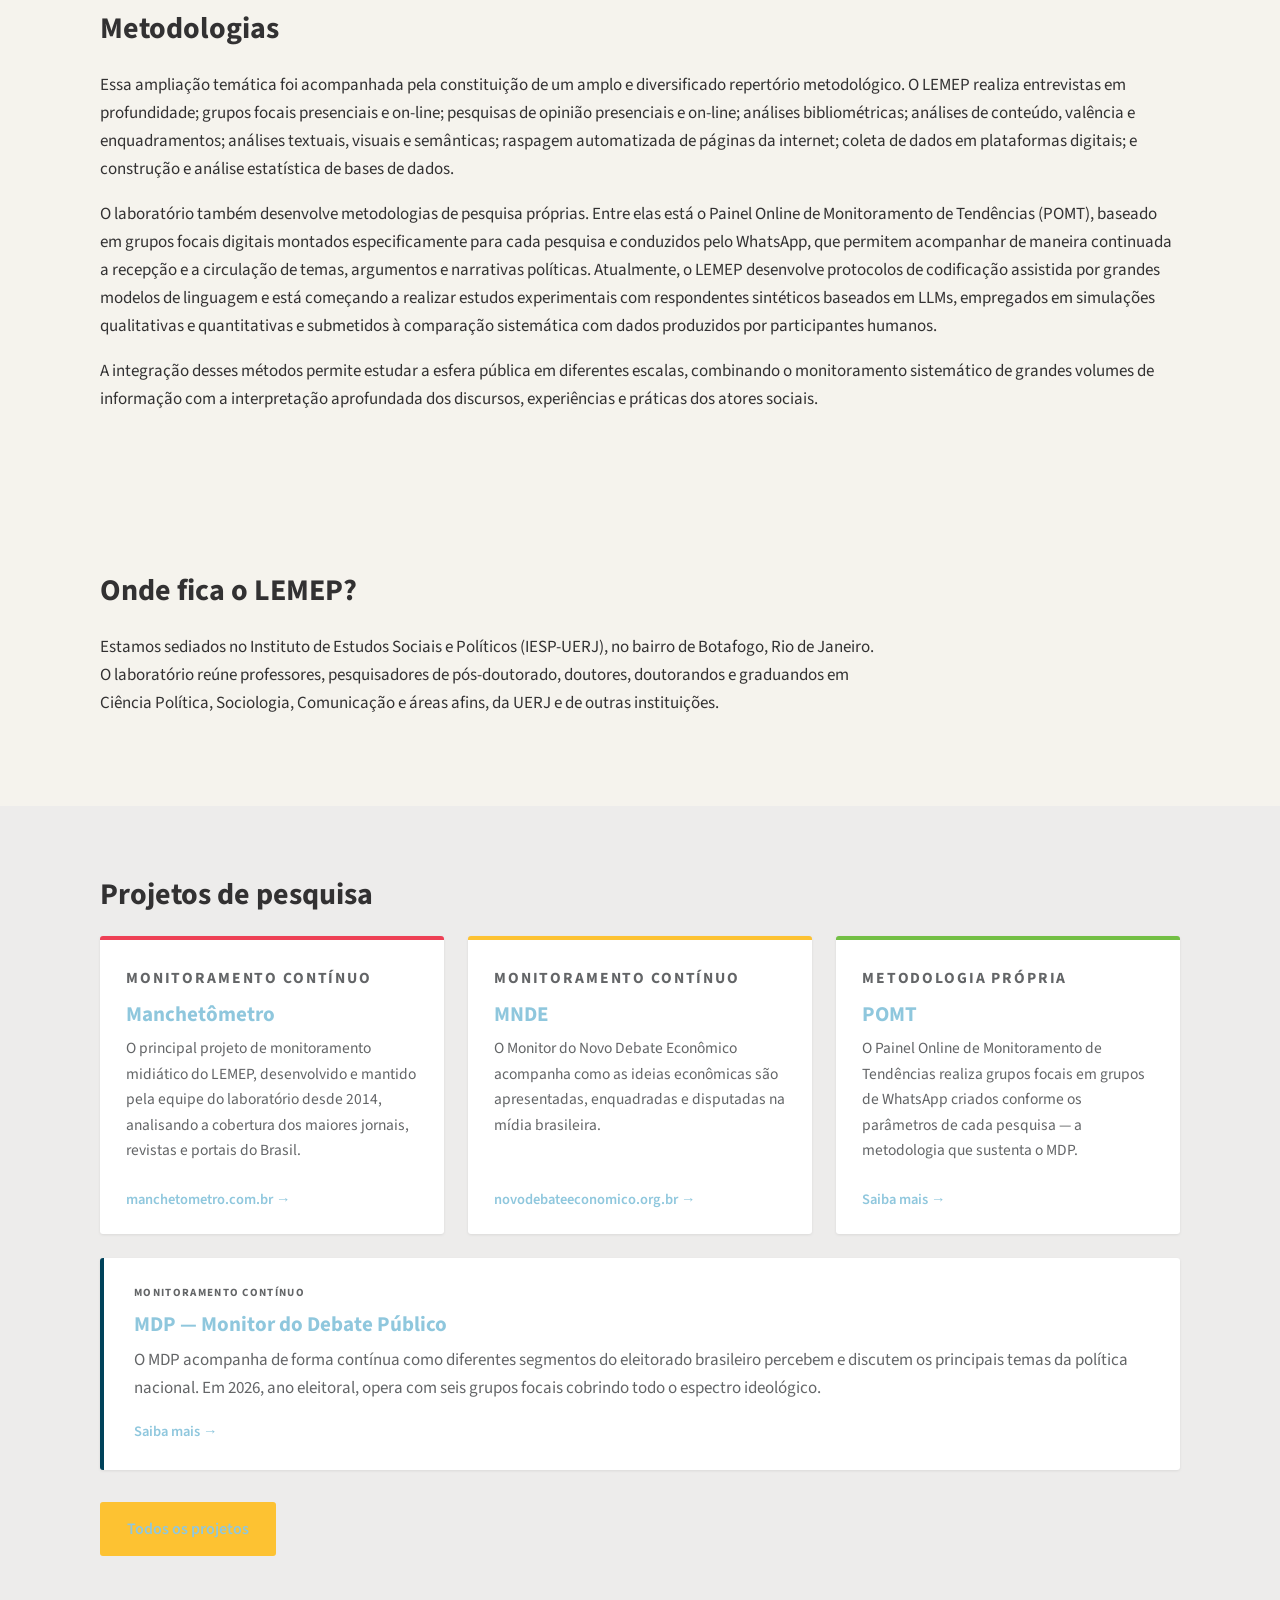
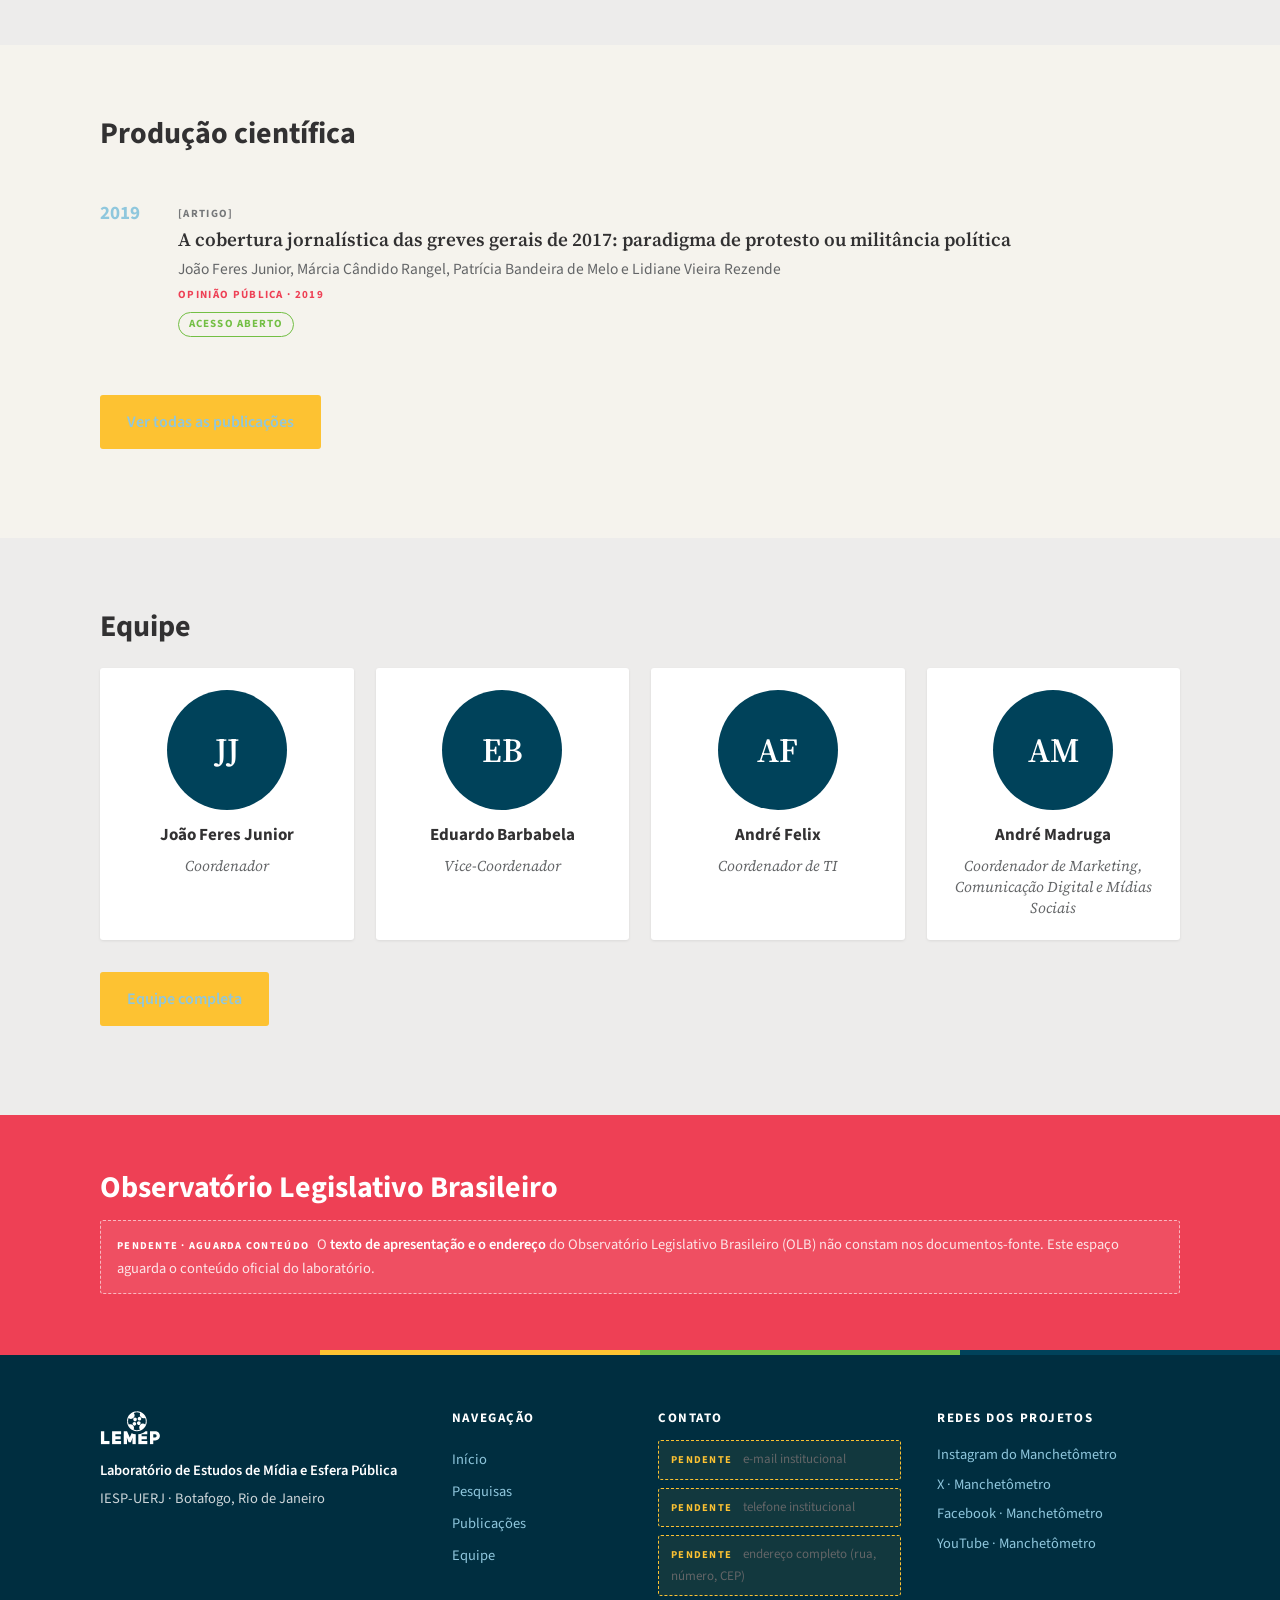
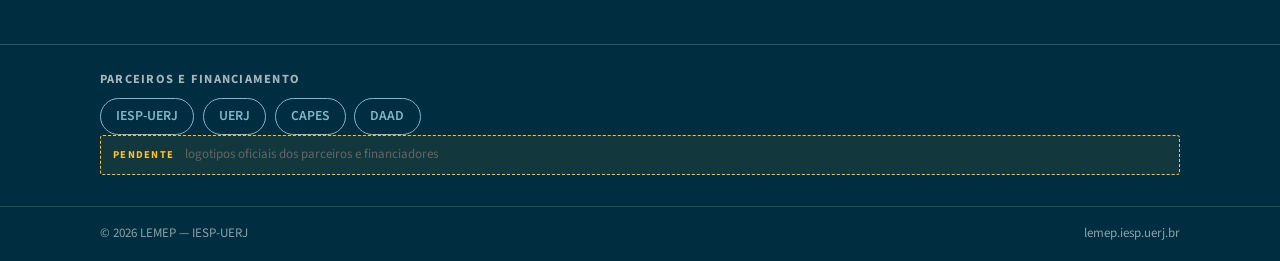
==== commit 4e205a86: "v1.1: revisões da lista do Madruga — números simplificados (só 2014), Objetivos/Metodologias separad" ====
--- a/index.html
+++ b/index.html
@@ -45,19 +45,17 @@
   <main id="conteudo">
 
     <details class="pendencias" id="painel-pendencias">
-      <summary>Pendências editoriais — 10 itens aguardam dados oficiais<span class="badge-pag" id="badge-pend-pagina"></span></summary>
+      <summary>Pendências editoriais — 8 itens aguardam dados oficiais<span class="badge-pag" id="badge-pend-pagina"></span></summary>
       <div class="pendencias-caixa">
         <ul>
           <li><a href="equipe.html#pendencia-01">Formação, e-mail e currículo Lattes dos perfis da equipe</a></li>
           <li><a href="equipe.html#pendencia-02">Fotografias da equipe (retratos 1:1)</a></li>
           <li><a href="publicacoes.html#pendencia-03">Lista completa de publicações com links</a></li>
-          <li><a href="index.html#pendencia-04">Confirmar os números do laboratório exibidos na página inicial</a></li>
-          <li><a href="index.html#pendencia-05">Texto e link do destaque do Observatório Legislativo Brasileiro</a></li>
+          <li><a href="index.html#pendencia-05">Texto do destaque do Observatório Legislativo Brasileiro (confirmar se o OLB é do LEMEP)</a></li>
           <li><a href="index.html#pendencia-06">Telefone institucional (rodapé)</a></li>
-          <li><a href="index.html#pendencia-07">Endereços das redes sociais — X, Instagram e YouTube</a></li>
           <li><a href="index.html#pendencia-08">E-mail institucional de contato</a></li>
           <li><a href="index.html#pendencia-09">Endereço postal completo — rua, número e CEP</a></li>
-          <li><a href="pesquisas.html#pendencia-10">Endereços dos sites dos projetos POMT, MDP, PROBRAL, DONI e PNR</a></li>
+          <li><a href="index.html#pendencia-11">Logotipos oficiais de parceiros e financiadores (IESP-UERJ, UERJ, CAPES, DAAD)</a></li>
         </ul>
       </div>
     </details>
@@ -91,22 +89,13 @@
             <p>O LEMEP – Laboratório de Estudos de Mídia e Esfera Pública – é um laboratório de pesquisa vinculado ao IESP-UERJ, dedicado a investigar as relações entre comunicação, esfera pública e comportamento político no Brasil. Estudamos como a mídia, as plataformas digitais e outras formas de interação social participam da formação da opinião pública, das atitudes, identidades e escolhas políticas e das diferentes modalidades de participação. Combinamos métodos qualitativos e quantitativos para produzir análises rigorosas, acessíveis e socialmente relevantes.</p>
             <p>O LEMEP surgiu em 2014 com o projeto Manchetômetro, que é dedicado à análise da cobertura jornalística da economia e da política na grande imprensa. Atualmente, o laboratório pesquisa tanto a imprensa e o jornalismo quanto as redes sociais, o comportamento político e outras dimensões da esfera pública. Seus trabalhos abordam temas como formação da agenda pública, enquadramentos noticiosos, comunicação política, opinião pública, valores e atitudes políticas, comportamento eleitoral, participação e mobilização, populismo, polarização, extrema direita, desinformação, discursos de ódio e integridade informacional.</p>
           </div>
-          <div class="stats" aria-label="Números do laboratório">
+          <div class="stats" aria-label="Numeração do laboratório">
             <div class="stat">
               <p class="stat-num">2014</p>
               <p class="stat-rotulo">o laboratório surgiu com o projeto Manchetômetro</p>
             </div>
-            <div class="stat">
-              <p class="stat-num">8</p>
-              <p class="stat-rotulo">projetos e linhas de pesquisa em andamento</p>
-            </div>
-            <div class="stat">
-              <p class="stat-num">49</p>
-              <p class="stat-rotulo">pesquisadores já colaboraram com o laboratório</p>
-            </div>
-          </div>
-        </div>
-        <div class="pending" id="pendencia-04" style="margin-top:24px; max-width:52em;"><span class="chip">pendente · aguarda confirmação</span>Os três números acima vêm dos documentos oficiais do laboratório (fundação em 2014; oito projetos e linhas listados na página de Pesquisas; 49 pesquisadores egressos). A coordenação deve <strong>confirmar ou substituir</strong> os valores antes da publicação.</div>
+          </div>
+        </div>
       </div>
     </section>
 
@@ -114,6 +103,12 @@
       <div class="container">
         <h2>Objetivos</h2>
         <p class="section-lead">Procuramos compreender não apenas como informações, discursos e narrativas circulam, mas também como são recebidos, interpretados e incorporados pelos cidadãos, influenciando suas percepções, preferências e formas de ação política. O objetivo comum é analisar como as transformações do ambiente comunicacional afetam o comportamento político, a qualidade do debate público e o funcionamento da democracia.</p>
+      </div>
+    </section>
+
+    <section class="section" id="metodologias">
+      <div class="container">
+        <h2>Metodologias</h2>
         <p>Essa ampliação temática foi acompanhada pela constituição de um amplo e diversificado repertório metodológico. O LEMEP realiza entrevistas em profundidade; grupos focais presenciais e on-line; pesquisas de opinião presenciais e on-line; análises bibliométricas; análises de conteúdo, valência e enquadramentos; análises textuais, visuais e semânticas; raspagem automatizada de páginas da internet; coleta de dados em plataformas digitais; e construção e análise estatística de bases de dados.</p>
         <p>O laboratório também desenvolve metodologias de pesquisa próprias. Entre elas está o Painel Online de Monitoramento de Tendências (POMT), baseado em grupos focais digitais montados especificamente para cada pesquisa e conduzidos pelo WhatsApp, que permitem acompanhar de maneira continuada a recepção e a circulação de temas, argumentos e narrativas políticas. Atualmente, o LEMEP desenvolve protocolos de codificação assistida por grandes modelos de linguagem e está começando a realizar estudos experimentais com respondentes sintéticos baseados em LLMs, empregados em simulações qualitativas e quantitativas e submetidos à comparação sistemática com dados produzidos por participantes humanos.</p>
         <p>A integração desses métodos permite estudar a esfera pública em diferentes escalas, combinando o monitoramento sistemático de grandes volumes de informação com a interpretação aprofundada dos discursos, experiências e práticas dos atores sociais.</p>
@@ -143,7 +138,7 @@
             <p>O Monitor do Novo Debate Econômico acompanha como as ideias econômicas são apresentadas, enquadradas e disputadas na mídia brasileira.</p>
             <span class="card-ir">novodebateeconomico.org.br →</span>
           </a>
-          <a class="card card--verde" href="pesquisas.html#pomt">
+          <a class="card card--verde" href="pesquisas.html#mdp">
             <p class="card-tag">Metodologia própria</p>
             <h3>POMT</h3>
             <p>O Painel Online de Monitoramento de Tendências realiza grupos focais em grupos de WhatsApp criados conforme os parâmetros de cada pesquisa — a metodologia que sustenta o MDP.</p>
@@ -157,28 +152,6 @@
           <a class="card-ir" href="pesquisas.html#mdp">Saiba mais →</a>
         </div>
         <p class="mais"><a class="btn btn-primario" href="pesquisas.html">Todos os projetos</a></p>
-      </div>
-    </section>
-
-    <section class="section areas" id="areas">
-      <div class="container">
-        <h2>Áreas de pesquisa</h2>
-        <p class="section-lead">Os trabalhos do laboratório abordam temas como:</p>
-        <div class="tags">
-          <span class="tag">formação da agenda pública</span>
-          <span class="tag">enquadramentos noticiosos</span>
-          <span class="tag">comunicação política</span>
-          <span class="tag">opinião pública</span>
-          <span class="tag">valores e atitudes políticas</span>
-          <span class="tag">comportamento eleitoral</span>
-          <span class="tag">participação e mobilização</span>
-          <span class="tag">populismo</span>
-          <span class="tag">polarização</span>
-          <span class="tag">extrema direita</span>
-          <span class="tag">desinformação</span>
-          <span class="tag">discursos de ódio</span>
-          <span class="tag">integridade informacional</span>
-        </div>
       </div>
     </section>
 
@@ -262,8 +235,23 @@
         <div class="pending pending--rodape" id="pendencia-09"><span class="chip">pendente</span> endereço completo (rua, número, CEP)</div>
       </div>
       <div class="footer-redes">
-        <h3>Redes sociais</h3>
-        <div class="pending pending--rodape" id="pendencia-07"><span class="chip">pendente</span> X (antigo Twitter) · Instagram · YouTube</div>
+        <h3>Redes dos projetos</h3>
+        <a href="https://www.instagram.com/manchetometro/" target="_blank" rel="noopener">Instagram do Manchetômetro</a>
+        <a href="https://x.com/manchetometro" target="_blank" rel="noopener">X · Manchetômetro</a>
+        <a href="https://www.facebook.com/manchetometro" target="_blank" rel="noopener">Facebook · Manchetômetro</a>
+        <a href="https://www.youtube.com/channel/UCa4w2I2HwWrvSWfOHH2iDfQ" target="_blank" rel="noopener">YouTube · Manchetômetro</a>
+      </div>
+    </div>
+    <div class="footer-parceiros">
+      <div class="container">
+        <p class="parceiros-rotulo">Parceiros e financiamento</p>
+        <div class="chips-parceiros">
+          <a href="https://www.iesp.uerj.br" target="_blank" rel="noopener">IESP-UERJ</a>
+          <a href="https://www.uerj.br" target="_blank" rel="noopener">UERJ</a>
+          <a href="https://www.gov.br/capes" target="_blank" rel="noopener">CAPES</a>
+          <a href="https://www.daad.de/en/" target="_blank" rel="noopener">DAAD</a>
+        </div>
+        <div class="pending pending--rodape" id="pendencia-11"><span class="chip">pendente</span> logotipos oficiais dos parceiros e financiadores</div>
       </div>
     </div>
     <div class="footer-baixo">
--- a/styles.css
+++ b/styles.css
@@ -470,4 +470,99 @@
   .membro { padding: 16px 12px; }
   .foto-ph { width: 92px; height: 92px; font-size: 26px; }
   .footer-grid { grid-template-columns: 1fr; gap: 24px; }
-}+}
+
+/* ==== v1.1 — metodologias, sub-metodologia, rodapé ==== */
+.sub-metodologia {
+  margin-top: 1.6em;
+  padding: 1.4em 1.6em;
+  background: var(--cor-superficie, #f4f4f2);
+  border-left: 3px solid var(--cor-destaque, #73BF44);
+  border-radius: 0 10px 10px 0;
+}
+.sub-metodologia h3 {
+  margin: 0 0 .5em;
+  font-size: 1.02rem;
+}
+.sub-metodologia p:last-child { margin-bottom: 0; }
+
+.footer-parceiros {
+  border-top: 1px solid rgba(255, 255, 255, .18);
+  background: var(--cor-footer-sec, transparent);
+}
+.footer-parceiros .container { padding-top: 1.4em; padding-bottom: 1.4em; }
+.parceiros-rotulo {
+  margin: 0 0 .7em;
+  font-size: .78rem;
+  text-transform: uppercase;
+  letter-spacing: .1em;
+  font-weight: 700;
+  color: var(--cor-rotulo, #636567);
+}
+[data-theme="dark"] .footer-parceiros .parceiros-rotulo,
+html:not([data-tema]) .footer .footer-parceiros .parceiros-rotulo { color: rgba(255,255,255,.65); }
+.chips-parceiros {
+  display: flex;
+  flex-wrap: wrap;
+  gap: .6em .5em;
+}
+.chips-parceiros a {
+  display: inline-block;
+  padding: .45em 1.1em;
+  border: 1px solid currentColor;
+  border-radius: 999px;
+  font-size: .86rem;
+  font-weight: 600;
+  text-decoration: none;
+  opacity: .9;
+  transition: opacity .15s ease, background .15s ease;
+}
+.chips-parceiros a:hover, .chips-parceiros a:focus { opacity: 1; text-decoration: underline; }
+
+.footer-redes a {
+  display: block;
+  color: inherit;
+  font-size: .9rem;
+  padding: .2em 0;
+  text-decoration: none;
+}
+.footer-redes a:hover, .footer-redes a:focus { text-decoration: underline; }
+
+/* Filtros de publicações */
+.pub-filtros {
+  display: flex;
+  flex-wrap: wrap;
+  gap: .5em;
+  align-items: center;
+  margin-bottom: 1.6em;
+}
+.pub-filtros .filtro {
+  padding: .42em 1.05em;
+  border: 1px solid currentColor;
+  border-radius: 999px;
+  background: transparent;
+  color: inherit;
+  font: inherit;
+  font-size: .86rem;
+  font-weight: 600;
+  cursor: pointer;
+  transition: background .15s ease, color .15s ease;
+}
+.pub-filtros .filtro:hover { background: rgba(0, 66, 90, .08); }
+html[data-theme="dark"] .pub-filtros .filtro:hover { background: rgba(255,255,255,.1); }
+.pub-filtros .filtro.ativo {
+  background: #00425A;
+  color: #fff;
+  border-color: #00425A;
+}
+html[data-theme="dark"] .pub-filtros .filtro.ativo { background: #73BF44; border-color: #73BF44; color: #0b1c12; }
+.pub-filtros .filtro-ano {
+  margin-left: auto;
+  padding: .42em .8em;
+  border: 1px solid currentColor;
+  border-radius: 8px;
+  background: transparent;
+  color: inherit;
+  font: inherit;
+  font-size: .86rem;
+}
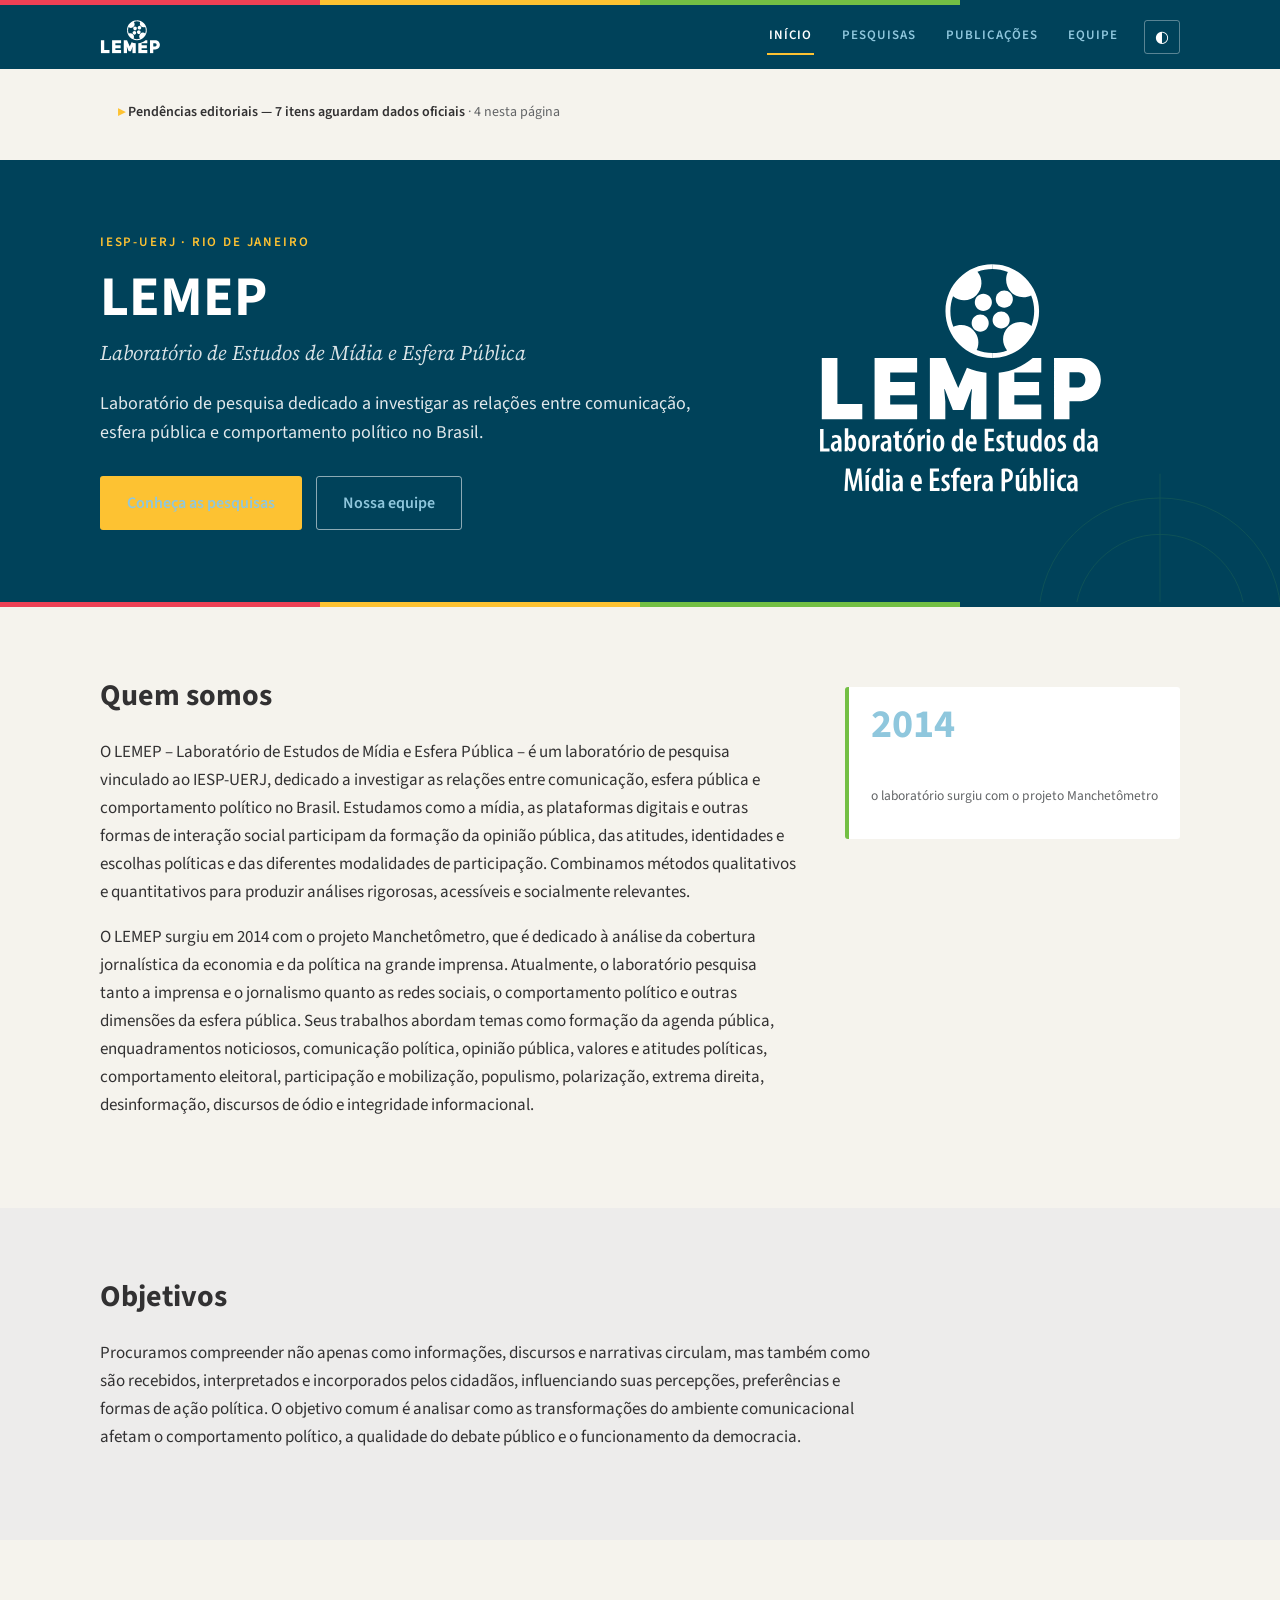
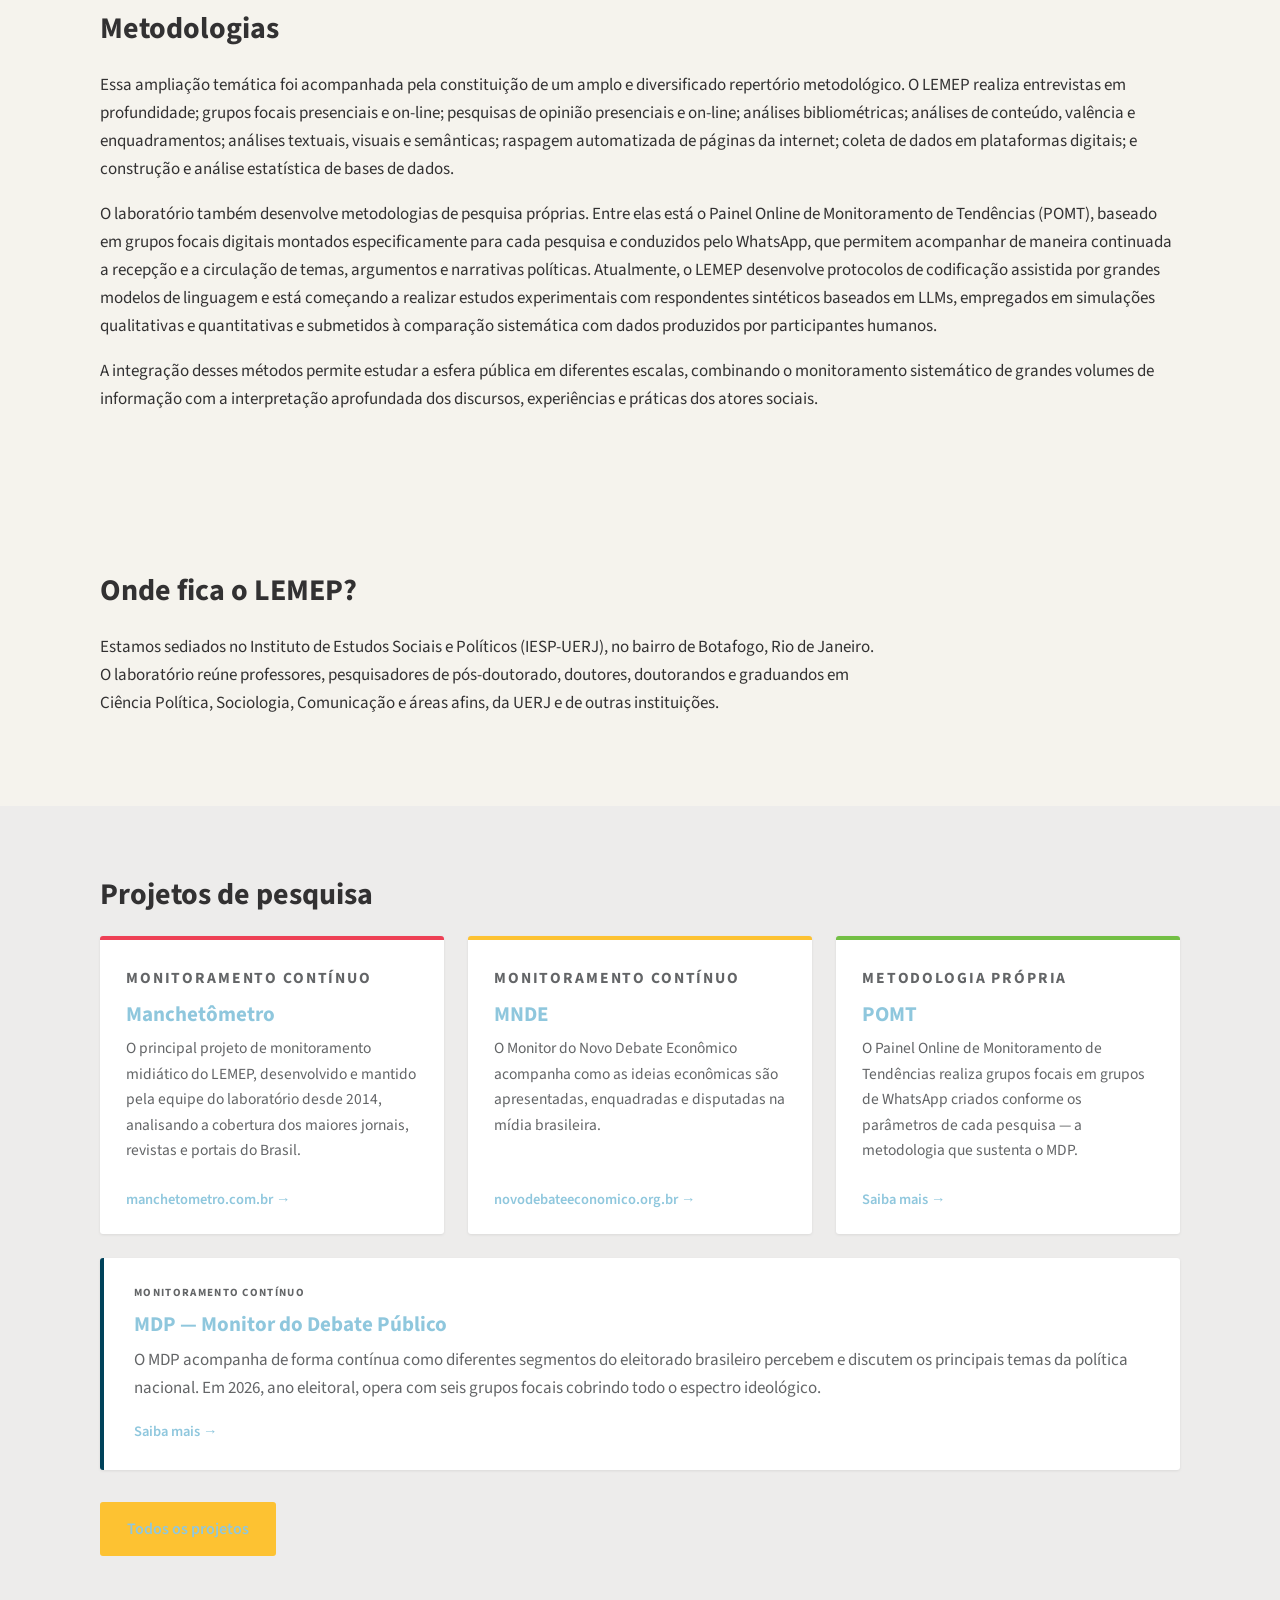
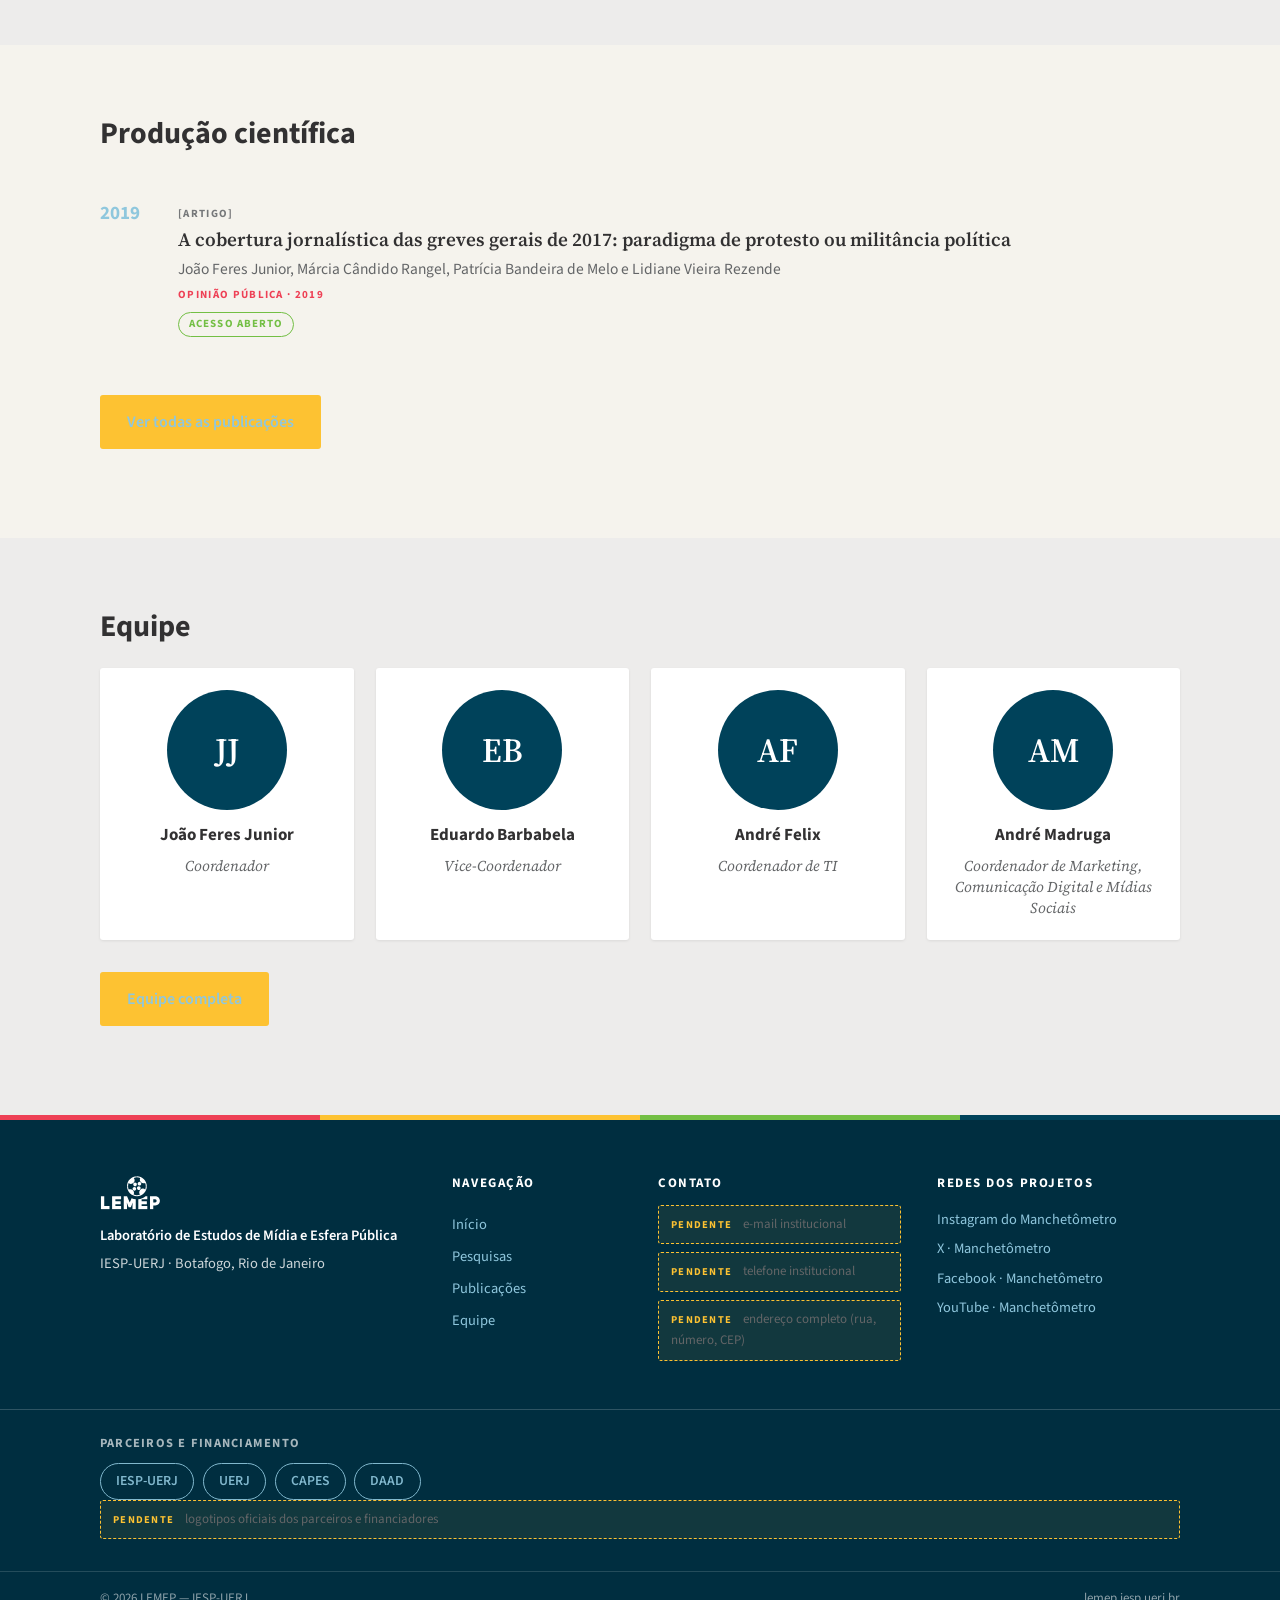
==== commit 00fbfaac: "OLB removido do site (decisão: não é iniciativa do LEMEP) — painel 8→7" ====
--- a/index.html
+++ b/index.html
@@ -45,13 +45,12 @@
   <main id="conteudo">
 
     <details class="pendencias" id="painel-pendencias">
-      <summary>Pendências editoriais — 8 itens aguardam dados oficiais<span class="badge-pag" id="badge-pend-pagina"></span></summary>
+      <summary>Pendências editoriais — 7 itens aguardam dados oficiais<span class="badge-pag" id="badge-pend-pagina"></span></summary>
       <div class="pendencias-caixa">
         <ul>
           <li><a href="equipe.html#pendencia-01">Formação, e-mail e currículo Lattes dos perfis da equipe</a></li>
           <li><a href="equipe.html#pendencia-02">Fotografias da equipe (retratos 1:1)</a></li>
           <li><a href="publicacoes.html#pendencia-03">Lista completa de publicações com links</a></li>
-          <li><a href="index.html#pendencia-05">Texto do destaque do Observatório Legislativo Brasileiro (confirmar se o OLB é do LEMEP)</a></li>
           <li><a href="index.html#pendencia-06">Telefone institucional (rodapé)</a></li>
           <li><a href="index.html#pendencia-08">E-mail institucional de contato</a></li>
           <li><a href="index.html#pendencia-09">Endereço postal completo — rua, número e CEP</a></li>
@@ -203,13 +202,6 @@
       </div>
     </section>
 
-    <section class="callout" id="olb">
-      <div class="container">
-        <h2>Observatório Legislativo Brasileiro</h2>
-        <div class="pending pending--claro" id="pendencia-05"><span class="chip">pendente · aguarda conteúdo</span>O <strong>texto de apresentação e o endereço</strong> do Observatório Legislativo Brasileiro (OLB) não constam nos documentos-fonte. Este espaço aguarda o conteúdo oficial do laboratório.</div>
-      </div>
-    </section>
-
   </main>
 
   <div class="stripe" role="presentation"></div>
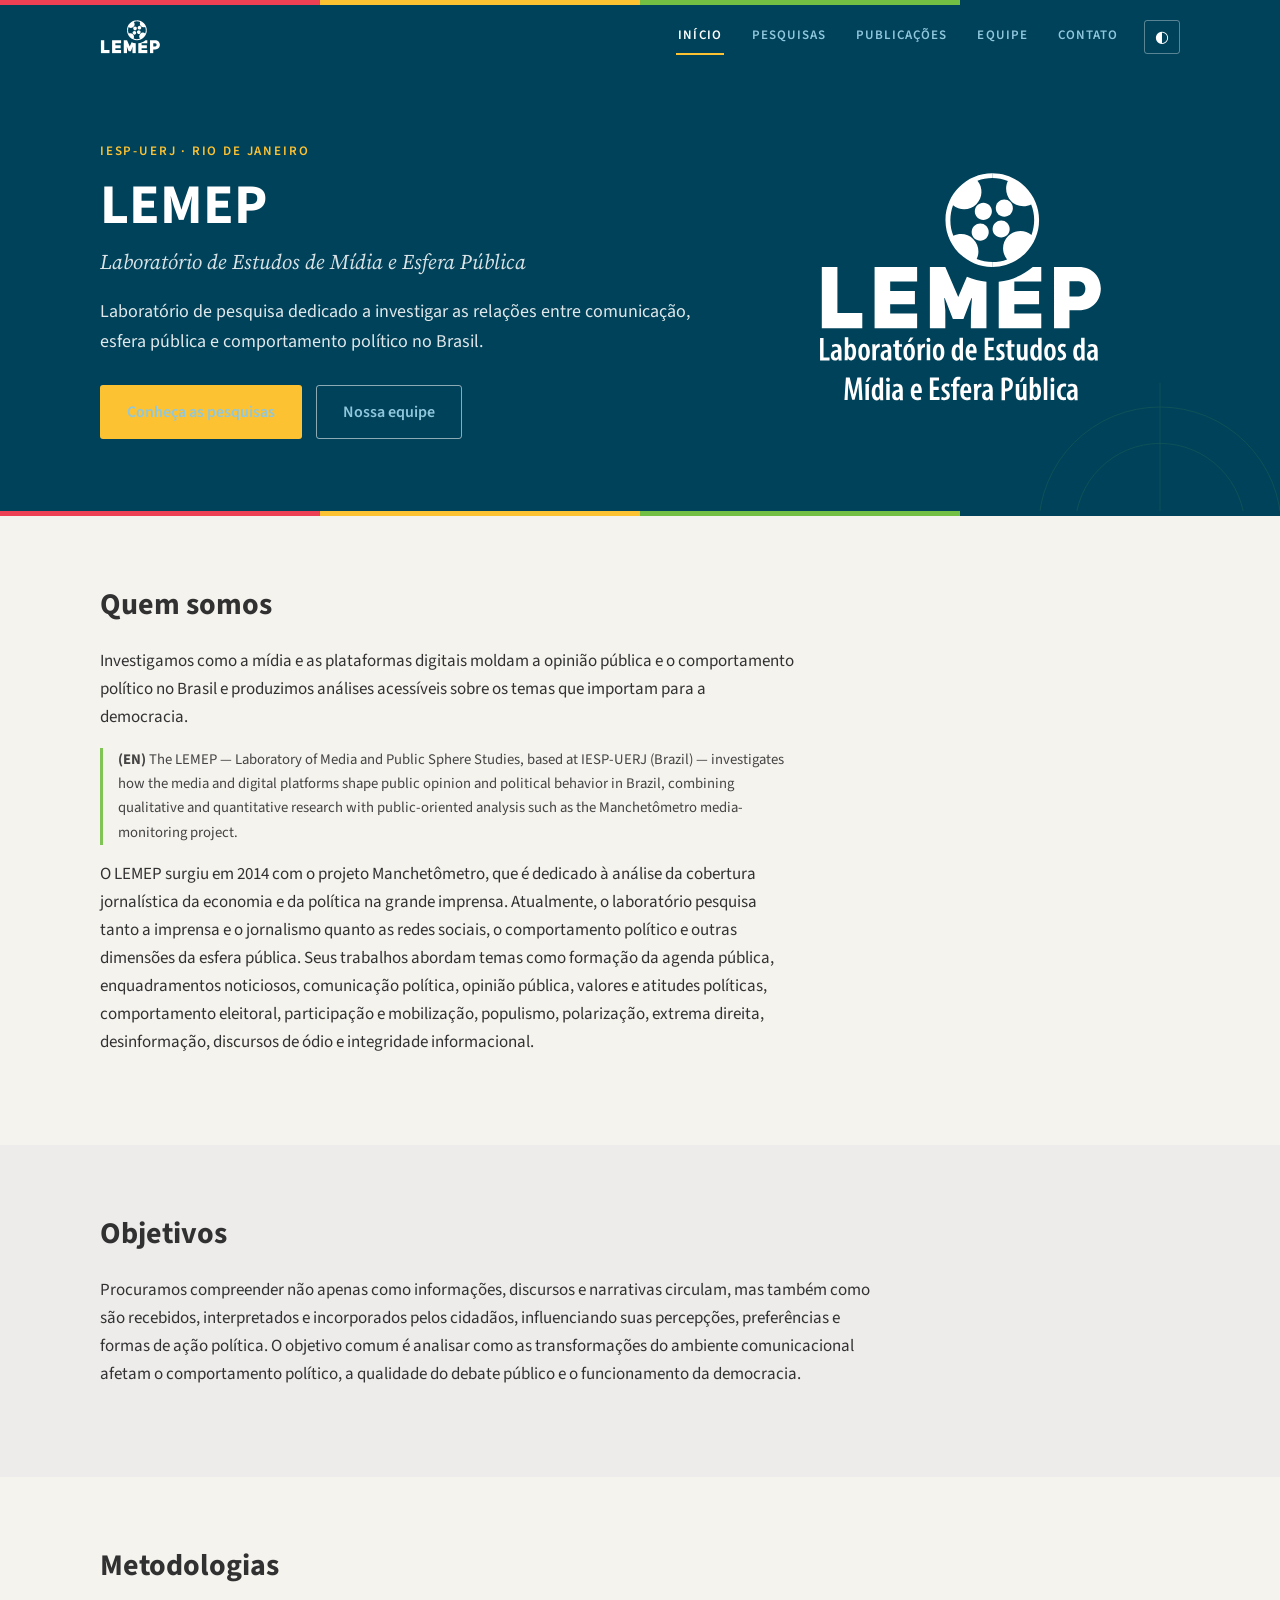
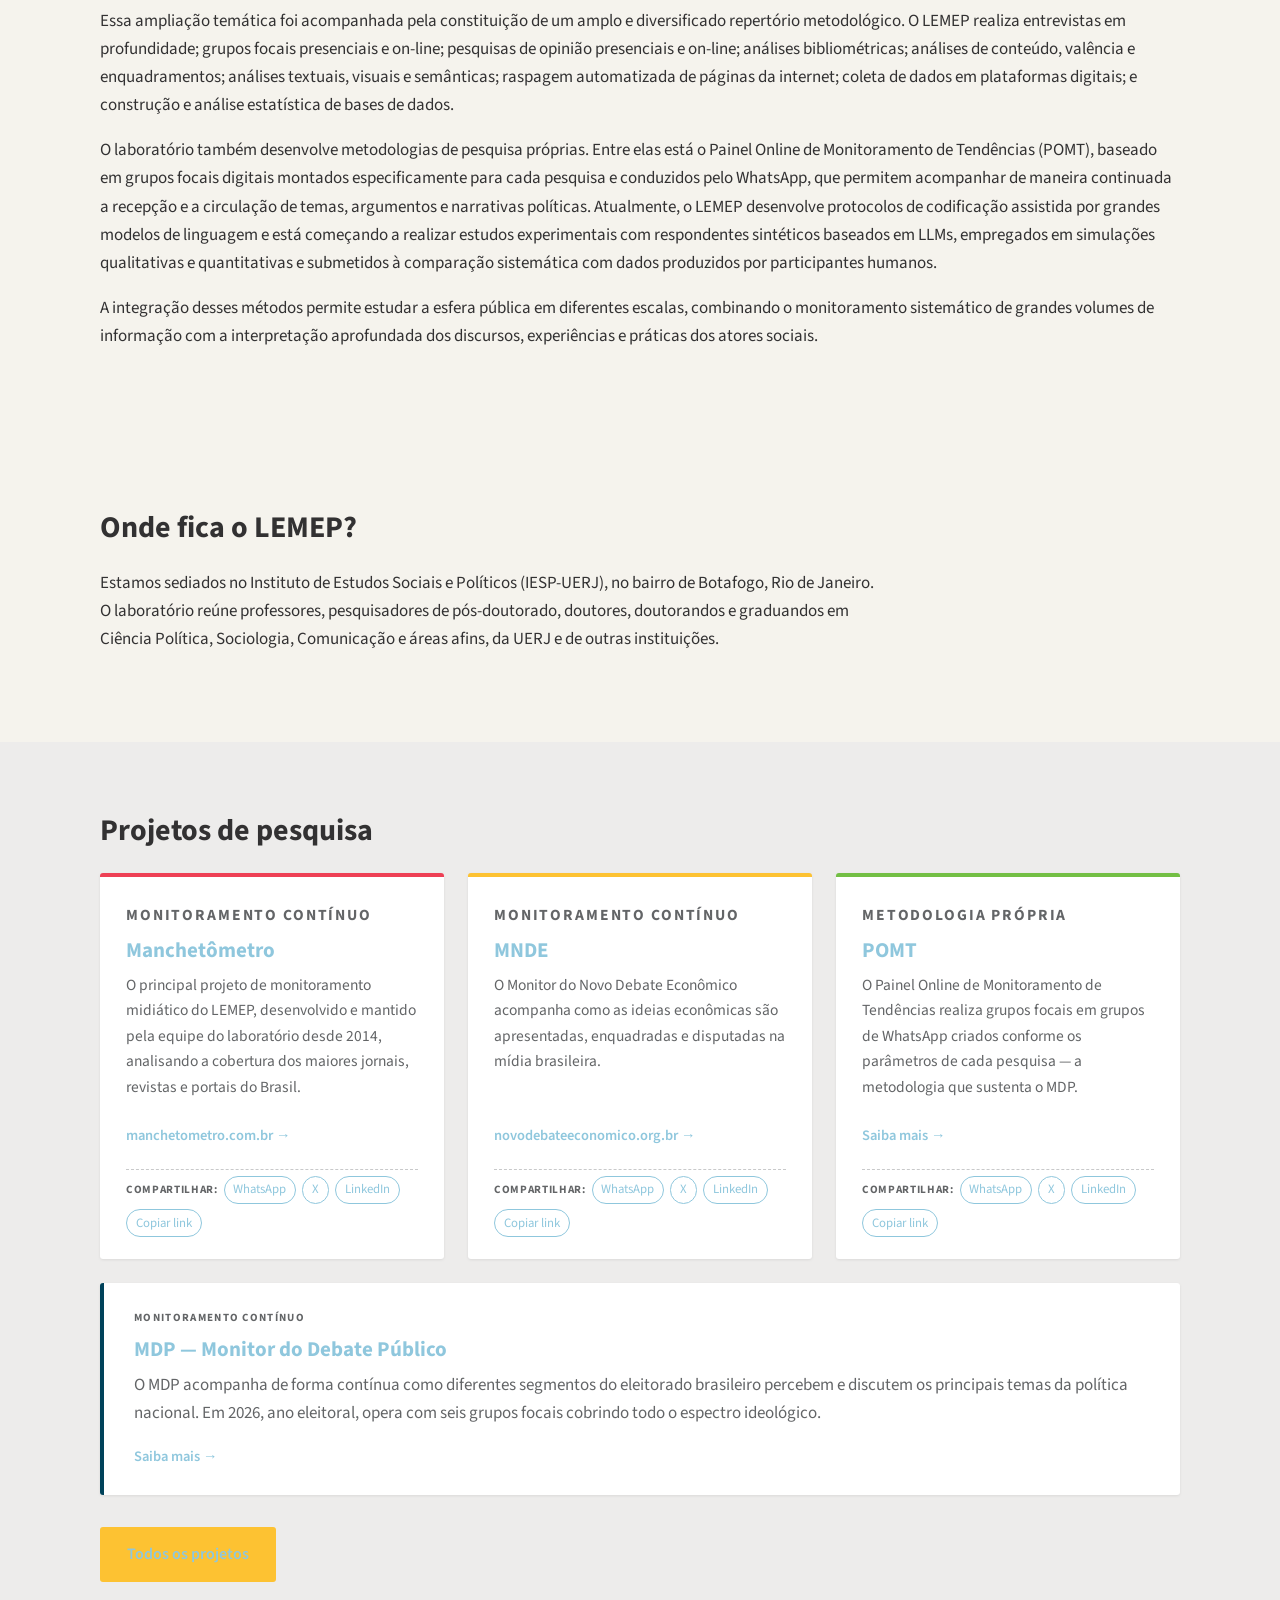
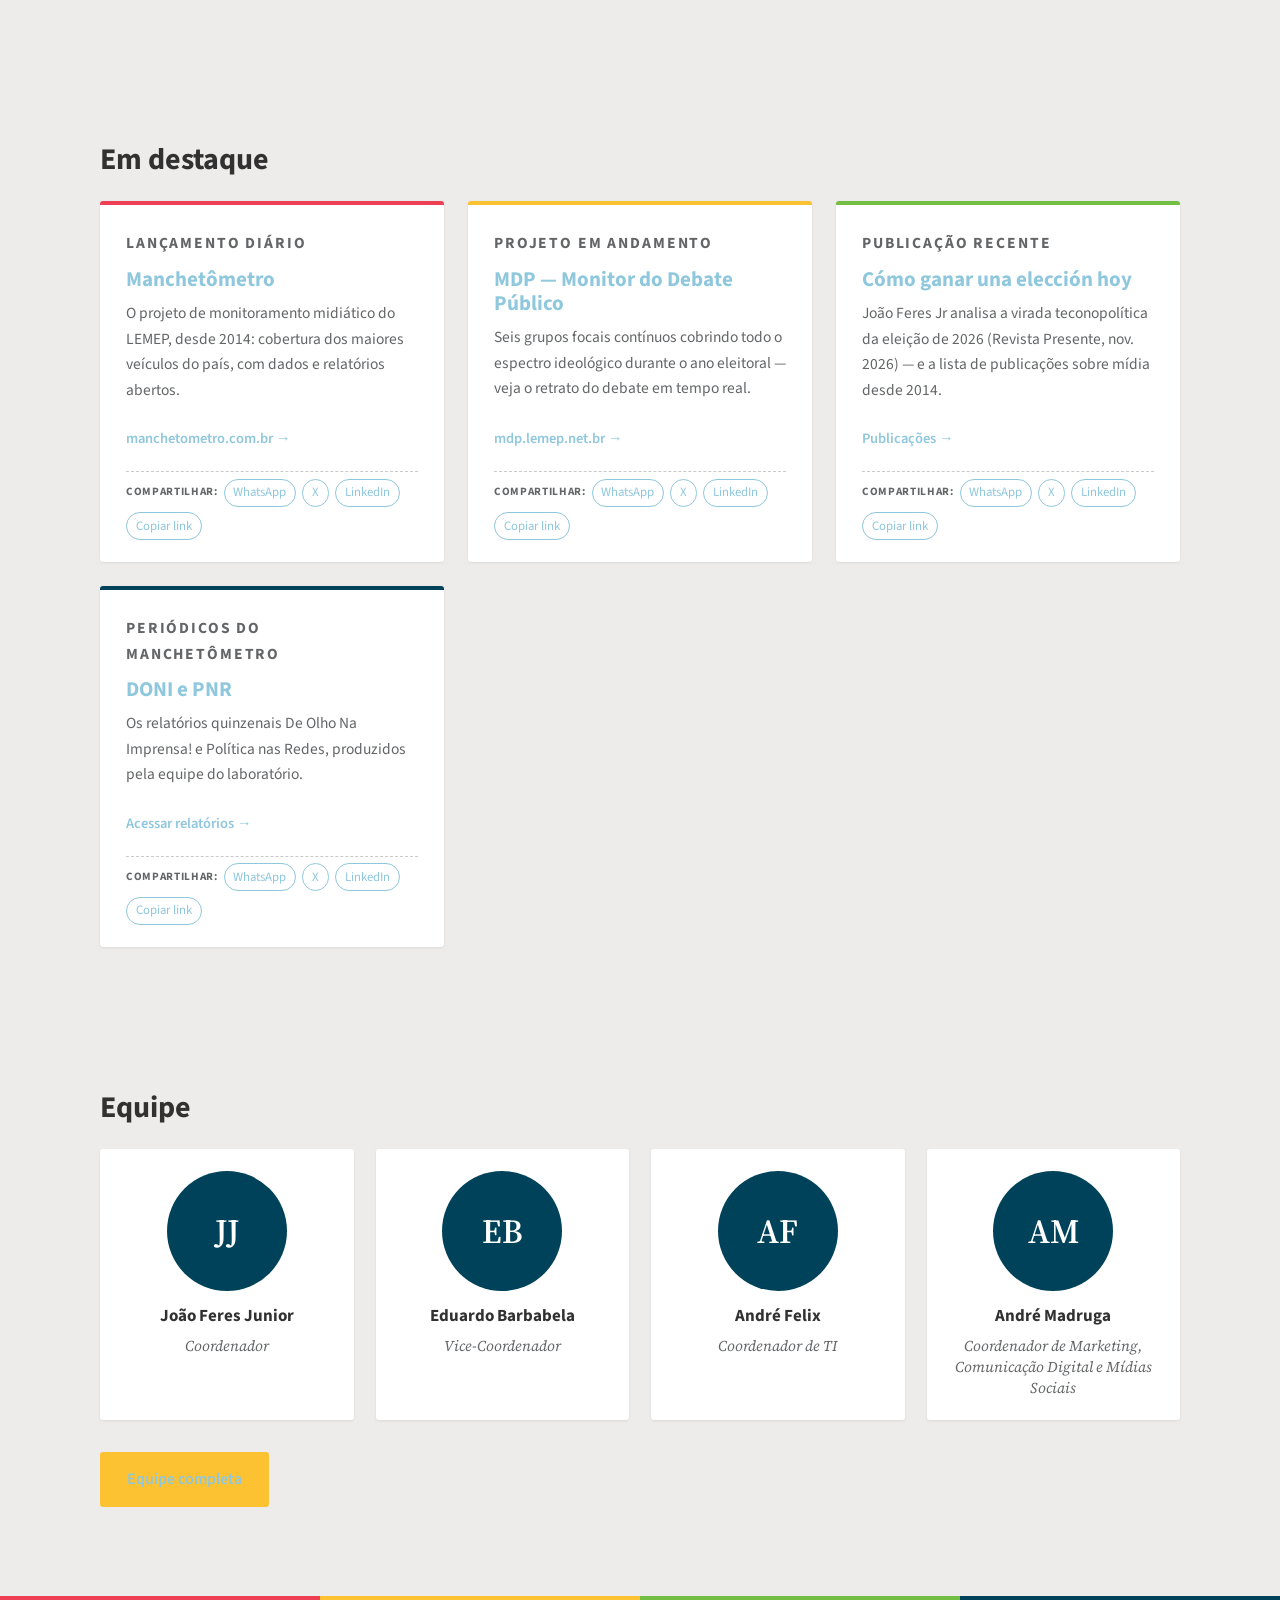
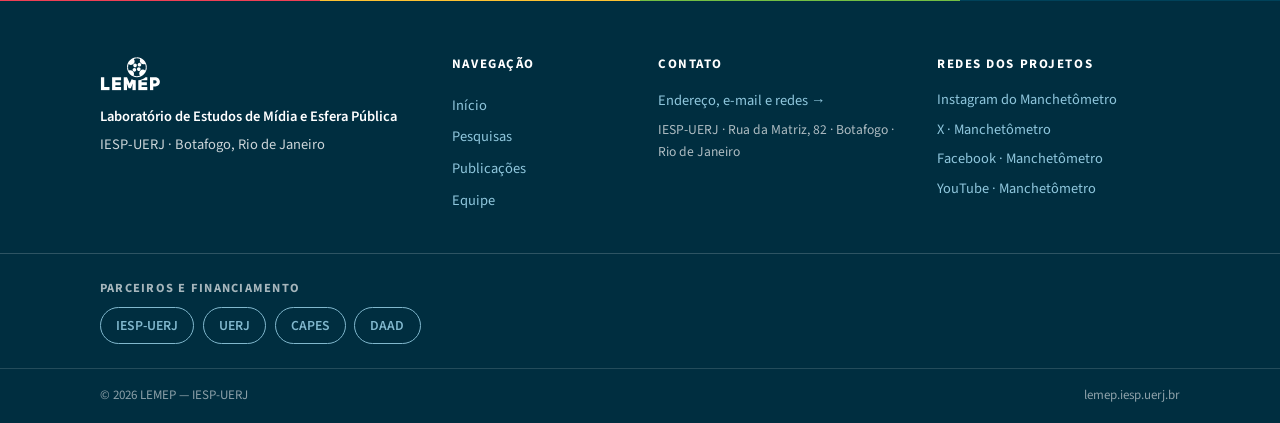
==== commit 0d04f3af: "v1.3: publicações completas sobre mídia desde 2014 (38 itens do Lattes), home como vitrine (destaque" ====
--- a/index.html
+++ b/index.html
@@ -34,6 +34,7 @@
         <a href="pesquisas.html" data-nav="pesquisas">Pesquisas</a>
         <a href="publicacoes.html" data-nav="publicacoes">Publicações</a>
         <a href="equipe.html" data-nav="equipe">Equipe</a>
+        <a href="contato.html" data-nav="contato">Contato</a>
       </nav>
       <div class="nav-acoes">
         <button class="btn-tema" id="btn-tema" type="button" aria-label="Alternar entre tema claro e escuro" title="Alternar tema">◐</button>
@@ -44,20 +45,7 @@
 
   <main id="conteudo">
 
-    <details class="pendencias" id="painel-pendencias">
-      <summary>Pendências editoriais — 7 itens aguardam dados oficiais<span class="badge-pag" id="badge-pend-pagina"></span></summary>
-      <div class="pendencias-caixa">
-        <ul>
-          <li><a href="equipe.html#pendencia-01">Formação, e-mail e currículo Lattes dos perfis da equipe</a></li>
-          <li><a href="equipe.html#pendencia-02">Fotografias da equipe (retratos 1:1)</a></li>
-          <li><a href="publicacoes.html#pendencia-03">Lista completa de publicações com links</a></li>
-          <li><a href="index.html#pendencia-06">Telefone institucional (rodapé)</a></li>
-          <li><a href="index.html#pendencia-08">E-mail institucional de contato</a></li>
-          <li><a href="index.html#pendencia-09">Endereço postal completo — rua, número e CEP</a></li>
-          <li><a href="index.html#pendencia-11">Logotipos oficiais de parceiros e financiadores (IESP-UERJ, UERJ, CAPES, DAAD)</a></li>
-        </ul>
-      </div>
-    </details>
+    
 
     <section class="hero">
       <svg class="trama" viewBox="0 0 1200 800" aria-hidden="true" focusable="false"><g fill="none" stroke="#73BF44" stroke-width="2"><circle cx="600" cy="400" r="280"/><circle cx="600" cy="400" r="196"/><path d="M264 400H936M600 64V736"/></g><circle cx="796" cy="400" r="12" fill="#EE4055"/></svg>
@@ -85,15 +73,11 @@
         <div class="sobre-grid">
           <div>
             <h2>Quem somos</h2>
-            <p>O LEMEP – Laboratório de Estudos de Mídia e Esfera Pública – é um laboratório de pesquisa vinculado ao IESP-UERJ, dedicado a investigar as relações entre comunicação, esfera pública e comportamento político no Brasil. Estudamos como a mídia, as plataformas digitais e outras formas de interação social participam da formação da opinião pública, das atitudes, identidades e escolhas políticas e das diferentes modalidades de participação. Combinamos métodos qualitativos e quantitativos para produzir análises rigorosas, acessíveis e socialmente relevantes.</p>
+            <p class="section-lead">Investigamos como a mídia e as plataformas digitais moldam a opinião pública e o comportamento político no Brasil e produzimos análises acessíveis sobre os temas que importam para a democracia.</p>
+                        <p class="en-resumo"><strong>(EN)</strong> The LEMEP — Laboratory of Media and Public Sphere Studies, based at IESP-UERJ (Brazil) — investigates how the media and digital platforms shape public opinion and political behavior in Brazil, combining qualitative and quantitative research with public-oriented analysis such as the Manchetômetro media-monitoring project.</p>
             <p>O LEMEP surgiu em 2014 com o projeto Manchetômetro, que é dedicado à análise da cobertura jornalística da economia e da política na grande imprensa. Atualmente, o laboratório pesquisa tanto a imprensa e o jornalismo quanto as redes sociais, o comportamento político e outras dimensões da esfera pública. Seus trabalhos abordam temas como formação da agenda pública, enquadramentos noticiosos, comunicação política, opinião pública, valores e atitudes políticas, comportamento eleitoral, participação e mobilização, populismo, polarização, extrema direita, desinformação, discursos de ódio e integridade informacional.</p>
           </div>
-          <div class="stats" aria-label="Numeração do laboratório">
-            <div class="stat">
-              <p class="stat-num">2014</p>
-              <p class="stat-rotulo">o laboratório surgiu com o projeto Manchetômetro</p>
-            </div>
-          </div>
+          
         </div>
       </div>
     </section>
@@ -154,26 +138,42 @@
       </div>
     </section>
 
-    <section class="section" id="publicacoes">
-      <div class="container">
-        <h2>Produção científica</h2>
-        <ul class="pub-list">
-          <li class="pub">
-            <span class="pub-ano">2019</span>
-            <div class="pub-dados">
-              <p class="pub-tipo">[Artigo]</p>
-              <p class="pub-titulo">A cobertura jornalística das greves gerais de 2017: paradigma de protesto ou militância política</p>
-              <p class="pub-autores">João Feres Junior, Márcia Cândido Rangel, Patrícia Bandeira de Melo e Lidiane Vieira Rezende</p>
-              <p class="pub-venue">Opinião Pública · 2019</p>
-              <p class="pub-acesso">Acesso aberto</p>
-            </div>
-          </li>
-        </ul>
-        <p class="mais"><a class="btn btn-primario" href="publicacoes.html">Ver todas as publicações</a></p>
-      </div>
-    </section>
-
-    <section class="section section--alt" id="equipe">
+    
+
+        <section class="section section--alt" id="destaques">
+      <h2 class="sr-only">Destaques</h2>
+      <div class="container">
+        <h2>Em destaque</h2>
+        <div class="card-grid">
+          <a class="card card--vermelho" href="https://manchetometro.com.br" target="_blank" rel="noopener">
+            <p class="card-tag">Lançamento diário</p>
+            <h3>Manchetômetro</h3>
+            <p>O projeto de monitoramento midiático do LEMEP, desde 2014: cobertura dos maiores veículos do país, com dados e relatórios abertos.</p>
+            <span class="card-ir">manchetometro.com.br →</span>
+          </a>
+          <a class="card card--dourado" href="https://mdp.lemep.net.br" target="_blank" rel="noopener">
+            <p class="card-tag">Projeto em andamento</p>
+            <h3>MDP — Monitor do Debate Público</h3>
+            <p>Seis grupos focais contínuos cobrindo todo o espectro ideológico durante o ano eleitoral — veja o retrato do debate em tempo real.</p>
+            <span class="card-ir">mdp.lemep.net.br →</span>
+          </a>
+          <a class="card card--verde" href="publicacoes.html#pub-lista">
+            <p class="card-tag">Publicação recente</p>
+            <h3>Cómo ganar una elección hoy</h3>
+            <p>João Feres Jr analisa a virada teconopolítica da eleição de 2026 (Revista Presente, nov. 2026) — e a lista de publicações sobre mídia desde 2014.</p>
+            <span class="card-ir">Publicações →</span>
+          </a>
+          <a class="card" href="pesquisas.html#doni">
+            <p class="card-tag">Periódicos do Manchetômetro</p>
+            <h3>DONI e PNR</h3>
+            <p>Os relatórios quinzenais De Olho Na Imprensa! e Política nas Redes, produzidos pela equipe do laboratório.</p>
+            <span class="card-ir">Acessar relatórios →</span>
+          </a>
+        </div>
+      </div>
+    </section>
+
+<section class="section section--alt" id="equipe">
       <div class="container">
         <h2>Equipe</h2>
         <div class="equipe-grid">
@@ -222,9 +222,8 @@
       </nav>
       <div class="footer-contato">
         <h3>Contato</h3>
-        <div class="pending pending--rodape" id="pendencia-08"><span class="chip">pendente</span> e-mail institucional</div>
-        <div class="pending pending--rodape" id="pendencia-06"><span class="chip">pendente</span> telefone institucional</div>
-        <div class="pending pending--rodape" id="pendencia-09"><span class="chip">pendente</span> endereço completo (rua, número, CEP)</div>
+        <a href="contato.html">Endereço, e-mail e redes →</a>
+        <p class="footer-endereco">IESP-UERJ · Rua da Matriz, 82 · Botafogo · Rio de Janeiro</p>
       </div>
       <div class="footer-redes">
         <h3>Redes dos projetos</h3>
@@ -243,8 +242,7 @@
           <a href="https://www.gov.br/capes" target="_blank" rel="noopener">CAPES</a>
           <a href="https://www.daad.de/en/" target="_blank" rel="noopener">DAAD</a>
         </div>
-        <div class="pending pending--rodape" id="pendencia-11"><span class="chip">pendente</span> logotipos oficiais dos parceiros e financiadores</div>
-      </div>
+              </div>
     </div>
     <div class="footer-baixo">
       <div class="container">
--- a/styles.css
+++ b/styles.css
@@ -566,3 +566,22 @@
   font: inherit;
   font-size: .86rem;
 }
+/* v1.2 — destaques, contato, compartilhamento, col. anteriores */
+.contato-grid { display: grid; gap: 2.2em; grid-template-columns: repeat(auto-fit, minmax(240px, 1fr)); }
+.contato-bloco p a, .contato-bloco > a { display: block; color: inherit; }
+.footer-endereco { font-size: .85rem; opacity: .85; margin-top: .4em; }
+.en-resumo { font-size: .92rem; border-left: 3px solid var(--verde, #73BF44); padding-left: 1em; color: inherit; opacity: .9; }
+.share-row {
+  display: flex; flex-wrap: wrap; gap: .45em; align-items: center;
+  margin-top: .8em; padding-top: .5em; border-top: 1px dashed rgba(99,101,103,.35);
+  font-size: .8rem;
+}
+.share-rot { text-transform: uppercase; letter-spacing: .06em; font-weight: 700; font-size: .7rem; color: var(--cinza, #636567); }
+.share-row a, .share-copy {
+  padding: .18em .7em; border: 1px solid currentColor; border-radius: 999px;
+  background: transparent; color: inherit; font: inherit; font-size: .8rem;
+  text-decoration: none; cursor: pointer;
+}
+.share-row a:hover, .share-copy:hover { background: rgba(0,66,90,.08); }
+html[data-theme="dark"] .share-row a:hover { background: rgba(255,255,255,.1); }
+.sr-only { position: absolute; width: 1px; height: 1px; overflow: hidden; clip: rect(0 0 0 0); white-space: nowrap; }
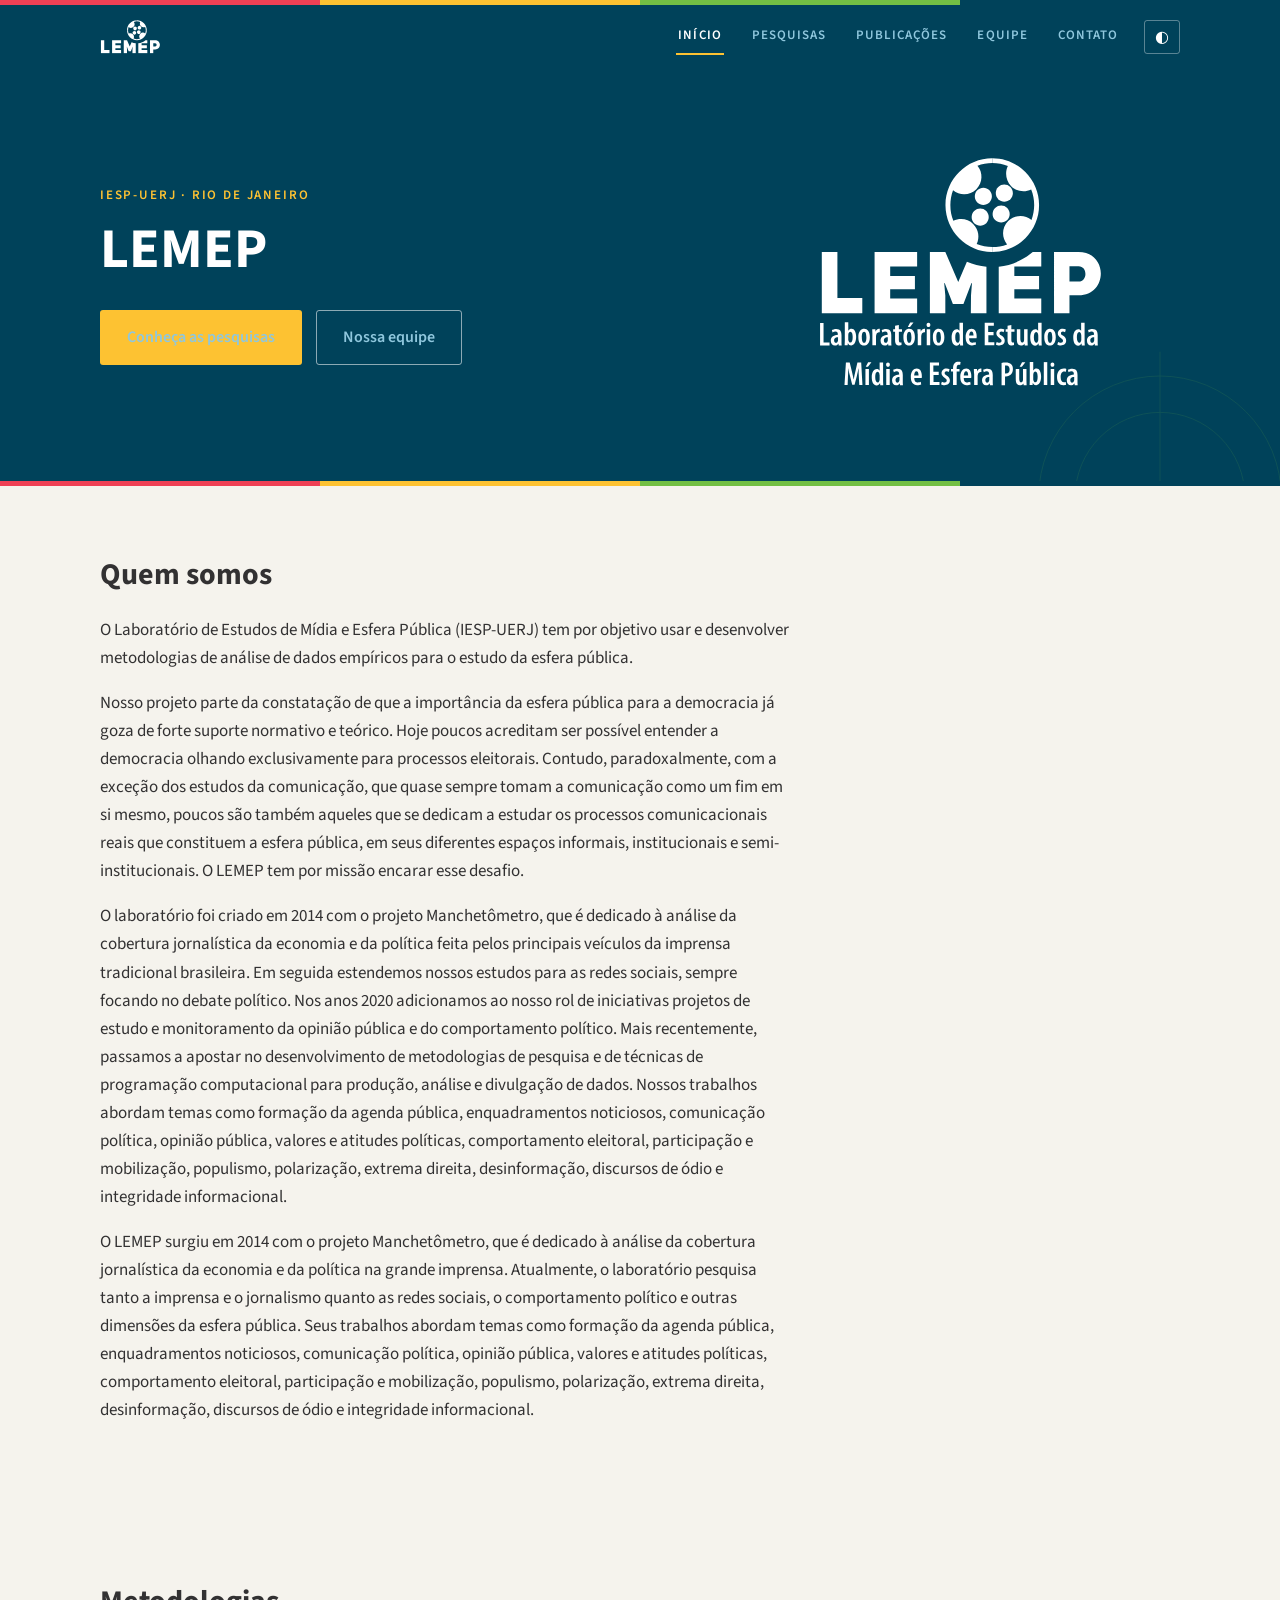
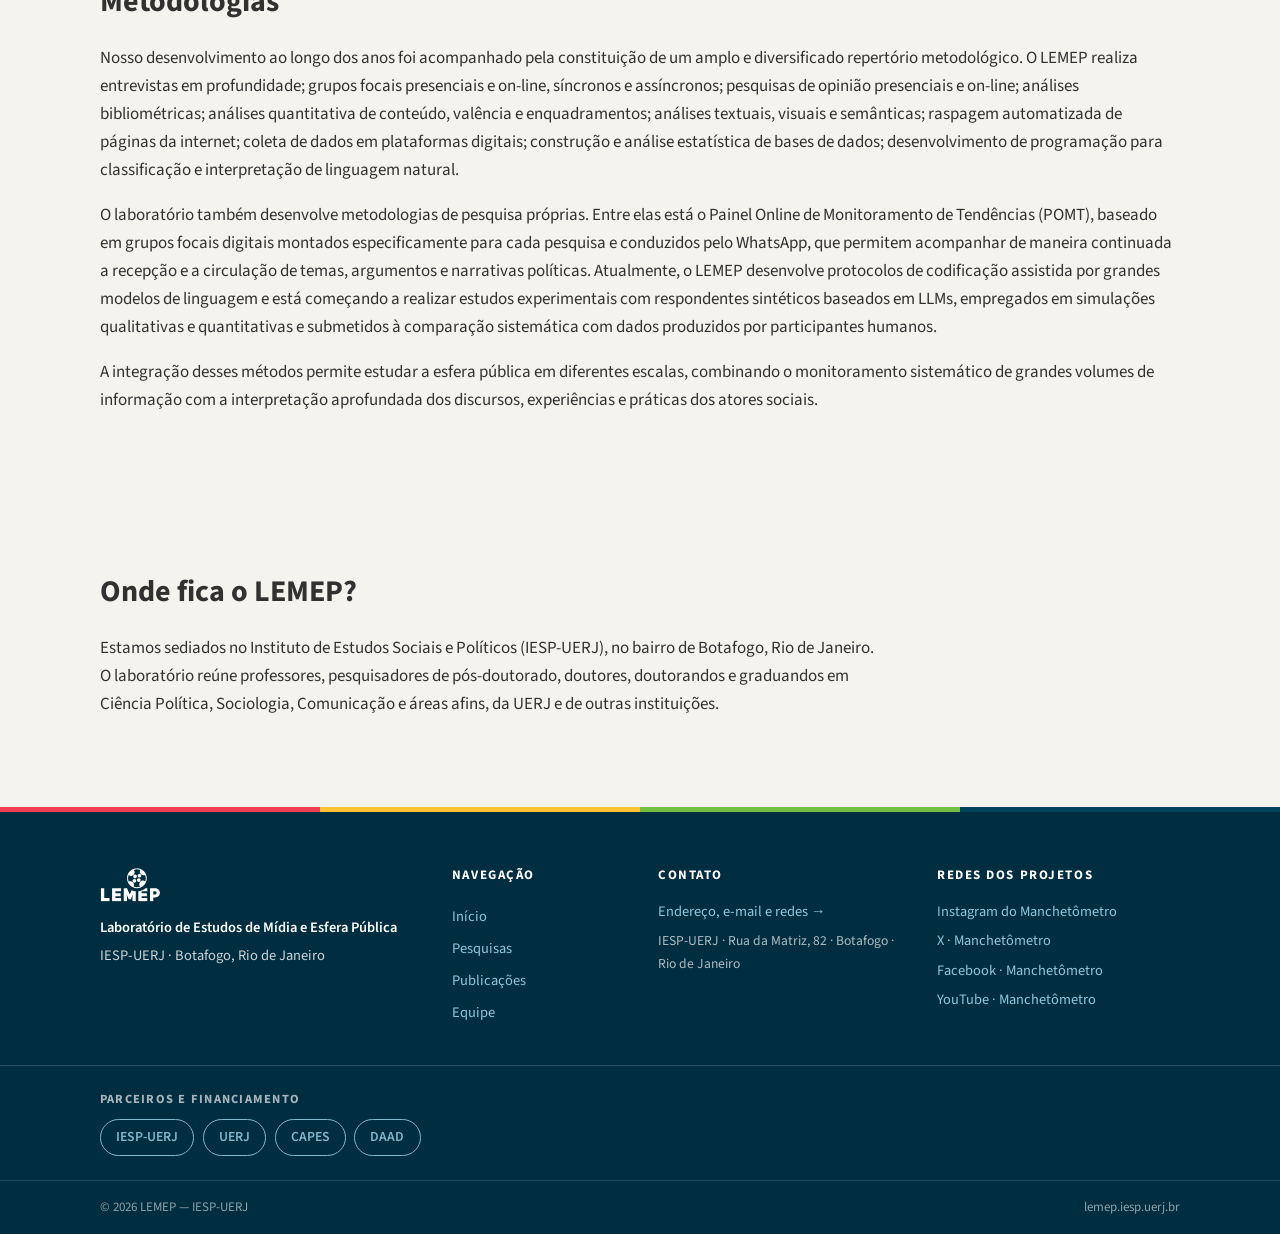
==== commit 7062447e: "v1.4: revisão editorial do João — home enxuta (hero mínimo; sem Projetos/Destaques/Equipe duplicados" ====
--- a/index.html
+++ b/index.html
@@ -53,8 +53,6 @@
         <div class="hero-txt">
           <p class="hero-kicker">IESP-UERJ · Rio de Janeiro</p>
           <h1>LEMEP</h1>
-          <p class="hero-sub">Laboratório de Estudos de Mídia e Esfera Pública</p>
-          <p class="hero-lead">Laboratório de pesquisa dedicado a investigar as relações entre comunicação, esfera pública e comportamento político no Brasil.</p>
           <div class="hero-cta">
             <a class="btn btn-primario" href="pesquisas.html">Conheça as pesquisas</a>
             <a class="btn btn-fantasma" href="equipe.html">Nossa equipe</a>
@@ -73,8 +71,9 @@
         <div class="sobre-grid">
           <div>
             <h2>Quem somos</h2>
-            <p class="section-lead">Investigamos como a mídia e as plataformas digitais moldam a opinião pública e o comportamento político no Brasil e produzimos análises acessíveis sobre os temas que importam para a democracia.</p>
-                        <p class="en-resumo"><strong>(EN)</strong> The LEMEP — Laboratory of Media and Public Sphere Studies, based at IESP-UERJ (Brazil) — investigates how the media and digital platforms shape public opinion and political behavior in Brazil, combining qualitative and quantitative research with public-oriented analysis such as the Manchetômetro media-monitoring project.</p>
+            <p class="section-lead">O Laboratório de Estudos de Mídia e Esfera Pública (IESP-UERJ) tem por objetivo usar e desenvolver metodologias de análise de dados empíricos para o estudo da esfera pública.</p>
+            <p>Nosso projeto parte da constatação de que a importância da esfera pública para a democracia já goza de forte suporte normativo e teórico. Hoje poucos acreditam ser possível entender a democracia olhando exclusivamente para processos eleitorais. Contudo, paradoxalmente, com a exceção dos estudos da comunicação, que quase sempre tomam a comunicação como um fim em si mesmo, poucos são também aqueles que se dedicam a estudar os processos comunicacionais reais que constituem a esfera pública, em seus diferentes espaços informais, institucionais e semi-institucionais. O LEMEP tem por missão encarar esse desafio.</p>
+            <p>O laboratório foi criado em 2014 com o projeto Manchetômetro, que é dedicado à análise da cobertura jornalística da economia e da política feita pelos principais veículos da imprensa tradicional brasileira. Em seguida estendemos nossos estudos para as redes sociais, sempre focando no debate político. Nos anos 2020 adicionamos ao nosso rol de iniciativas projetos de estudo e monitoramento da opinião pública e do comportamento político. Mais recentemente, passamos a apostar no desenvolvimento de metodologias de pesquisa e de técnicas de programação computacional para produção, análise e divulgação de dados. Nossos trabalhos abordam temas como formação da agenda pública, enquadramentos noticiosos, comunicação política, opinião pública, valores e atitudes políticas, comportamento eleitoral, participação e mobilização, populismo, polarização, extrema direita, desinformação, discursos de ódio e integridade informacional.</p>
             <p>O LEMEP surgiu em 2014 com o projeto Manchetômetro, que é dedicado à análise da cobertura jornalística da economia e da política na grande imprensa. Atualmente, o laboratório pesquisa tanto a imprensa e o jornalismo quanto as redes sociais, o comportamento político e outras dimensões da esfera pública. Seus trabalhos abordam temas como formação da agenda pública, enquadramentos noticiosos, comunicação política, opinião pública, valores e atitudes políticas, comportamento eleitoral, participação e mobilização, populismo, polarização, extrema direita, desinformação, discursos de ódio e integridade informacional.</p>
           </div>
           
@@ -82,17 +81,12 @@
       </div>
     </section>
 
-    <section class="section section--alt" id="objetivos">
-      <div class="container">
-        <h2>Objetivos</h2>
-        <p class="section-lead">Procuramos compreender não apenas como informações, discursos e narrativas circulam, mas também como são recebidos, interpretados e incorporados pelos cidadãos, influenciando suas percepções, preferências e formas de ação política. O objetivo comum é analisar como as transformações do ambiente comunicacional afetam o comportamento político, a qualidade do debate público e o funcionamento da democracia.</p>
-      </div>
-    </section>
+    
 
     <section class="section" id="metodologias">
       <div class="container">
         <h2>Metodologias</h2>
-        <p>Essa ampliação temática foi acompanhada pela constituição de um amplo e diversificado repertório metodológico. O LEMEP realiza entrevistas em profundidade; grupos focais presenciais e on-line; pesquisas de opinião presenciais e on-line; análises bibliométricas; análises de conteúdo, valência e enquadramentos; análises textuais, visuais e semânticas; raspagem automatizada de páginas da internet; coleta de dados em plataformas digitais; e construção e análise estatística de bases de dados.</p>
+        <p>Nosso desenvolvimento ao longo dos anos foi acompanhado pela constituição de um amplo e diversificado repertório metodológico. O LEMEP realiza entrevistas em profundidade; grupos focais presenciais e on-line, síncronos e assíncronos; pesquisas de opinião presenciais e on-line; análises bibliométricas; análises quantitativa de conteúdo, valência e enquadramentos; análises textuais, visuais e semânticas; raspagem automatizada de páginas da internet; coleta de dados em plataformas digitais; construção e análise estatística de bases de dados; desenvolvimento de programação para classificação e interpretação de linguagem natural.</p>
         <p>O laboratório também desenvolve metodologias de pesquisa próprias. Entre elas está o Painel Online de Monitoramento de Tendências (POMT), baseado em grupos focais digitais montados especificamente para cada pesquisa e conduzidos pelo WhatsApp, que permitem acompanhar de maneira continuada a recepção e a circulação de temas, argumentos e narrativas políticas. Atualmente, o LEMEP desenvolve protocolos de codificação assistida por grandes modelos de linguagem e está começando a realizar estudos experimentais com respondentes sintéticos baseados em LLMs, empregados em simulações qualitativas e quantitativas e submetidos à comparação sistemática com dados produzidos por participantes humanos.</p>
         <p>A integração desses métodos permite estudar a esfera pública em diferentes escalas, combinando o monitoramento sistemático de grandes volumes de informação com a interpretação aprofundada dos discursos, experiências e práticas dos atores sociais.</p>
       </div>
@@ -105,102 +99,13 @@
       </div>
     </section>
 
-    <section class="section section--alt" id="pesquisas">
-      <div class="container">
-        <h2>Projetos de pesquisa</h2>
-        <div class="card-grid">
-          <a class="card card--vermelho" href="https://manchetometro.com.br" target="_blank" rel="noopener">
-            <p class="card-tag">Monitoramento contínuo</p>
-            <h3>Manchetômetro</h3>
-            <p>O principal projeto de monitoramento midiático do LEMEP, desenvolvido e mantido pela equipe do laboratório desde 2014, analisando a cobertura dos maiores jornais, revistas e portais do Brasil.</p>
-            <span class="card-ir">manchetometro.com.br →</span>
-          </a>
-          <a class="card card--dourado" href="https://novodebateeconomico.org.br" target="_blank" rel="noopener">
-            <p class="card-tag">Monitoramento contínuo</p>
-            <h3>MNDE</h3>
-            <p>O Monitor do Novo Debate Econômico acompanha como as ideias econômicas são apresentadas, enquadradas e disputadas na mídia brasileira.</p>
-            <span class="card-ir">novodebateeconomico.org.br →</span>
-          </a>
-          <a class="card card--verde" href="pesquisas.html#mdp">
-            <p class="card-tag">Metodologia própria</p>
-            <h3>POMT</h3>
-            <p>O Painel Online de Monitoramento de Tendências realiza grupos focais em grupos de WhatsApp criados conforme os parâmetros de cada pesquisa — a metodologia que sustenta o MDP.</p>
-            <span class="card-ir">Saiba mais →</span>
-          </a>
-        </div>
-        <div class="card-full">
-          <p class="card-tag">Monitoramento contínuo</p>
-          <h3><a href="pesquisas.html#mdp">MDP — Monitor do Debate Público</a></h3>
-          <p>O MDP acompanha de forma contínua como diferentes segmentos do eleitorado brasileiro percebem e discutem os principais temas da política nacional. Em 2026, ano eleitoral, opera com seis grupos focais cobrindo todo o espectro ideológico.</p>
-          <a class="card-ir" href="pesquisas.html#mdp">Saiba mais →</a>
-        </div>
-        <p class="mais"><a class="btn btn-primario" href="pesquisas.html">Todos os projetos</a></p>
-      </div>
-    </section>
+    
 
     
 
-        <section class="section section--alt" id="destaques">
-      <h2 class="sr-only">Destaques</h2>
-      <div class="container">
-        <h2>Em destaque</h2>
-        <div class="card-grid">
-          <a class="card card--vermelho" href="https://manchetometro.com.br" target="_blank" rel="noopener">
-            <p class="card-tag">Lançamento diário</p>
-            <h3>Manchetômetro</h3>
-            <p>O projeto de monitoramento midiático do LEMEP, desde 2014: cobertura dos maiores veículos do país, com dados e relatórios abertos.</p>
-            <span class="card-ir">manchetometro.com.br →</span>
-          </a>
-          <a class="card card--dourado" href="https://mdp.lemep.net.br" target="_blank" rel="noopener">
-            <p class="card-tag">Projeto em andamento</p>
-            <h3>MDP — Monitor do Debate Público</h3>
-            <p>Seis grupos focais contínuos cobrindo todo o espectro ideológico durante o ano eleitoral — veja o retrato do debate em tempo real.</p>
-            <span class="card-ir">mdp.lemep.net.br →</span>
-          </a>
-          <a class="card card--verde" href="publicacoes.html#pub-lista">
-            <p class="card-tag">Publicação recente</p>
-            <h3>Cómo ganar una elección hoy</h3>
-            <p>João Feres Jr analisa a virada teconopolítica da eleição de 2026 (Revista Presente, nov. 2026) — e a lista de publicações sobre mídia desde 2014.</p>
-            <span class="card-ir">Publicações →</span>
-          </a>
-          <a class="card" href="pesquisas.html#doni">
-            <p class="card-tag">Periódicos do Manchetômetro</p>
-            <h3>DONI e PNR</h3>
-            <p>Os relatórios quinzenais De Olho Na Imprensa! e Política nas Redes, produzidos pela equipe do laboratório.</p>
-            <span class="card-ir">Acessar relatórios →</span>
-          </a>
-        </div>
-      </div>
-    </section>
+        
 
-<section class="section section--alt" id="equipe">
-      <div class="container">
-        <h2>Equipe</h2>
-        <div class="equipe-grid">
-          <div class="membro">
-            <div class="foto-ph" aria-hidden="true">JJ</div>
-            <p class="membro-nome">João Feres Junior</p>
-            <p class="membro-cargo">Coordenador</p>
-          </div>
-          <div class="membro">
-            <div class="foto-ph" aria-hidden="true">EB</div>
-            <p class="membro-nome">Eduardo Barbabela</p>
-            <p class="membro-cargo">Vice-Coordenador</p>
-          </div>
-          <div class="membro">
-            <div class="foto-ph" aria-hidden="true">AF</div>
-            <p class="membro-nome">André Felix</p>
-            <p class="membro-cargo">Coordenador de TI</p>
-          </div>
-          <div class="membro">
-            <div class="foto-ph" aria-hidden="true">AM</div>
-            <p class="membro-nome">André Madruga</p>
-            <p class="membro-cargo">Coordenador de Marketing, Comunicação Digital e Mídias Sociais</p>
-          </div>
-        </div>
-        <p class="mais"><a class="btn btn-primario" href="equipe.html">Equipe completa</a></p>
-      </div>
-    </section>
+
 
   </main>
 
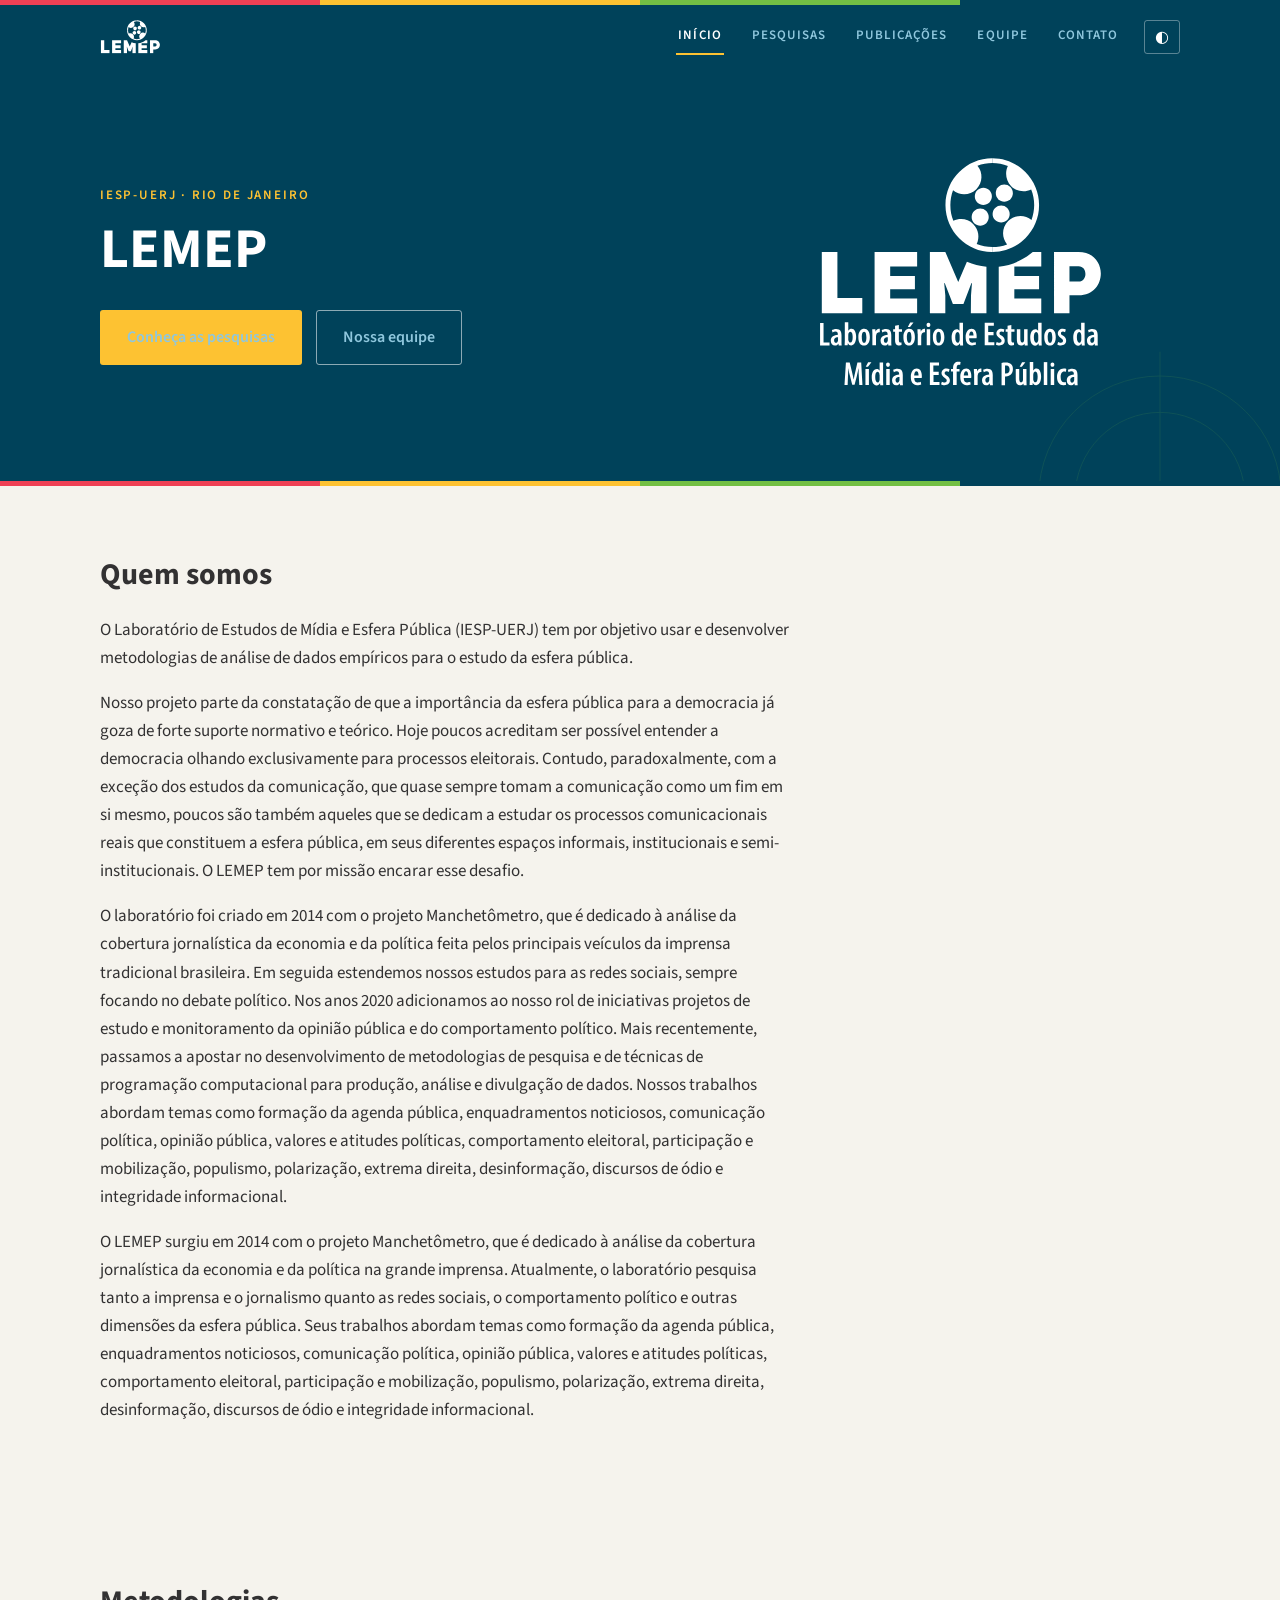
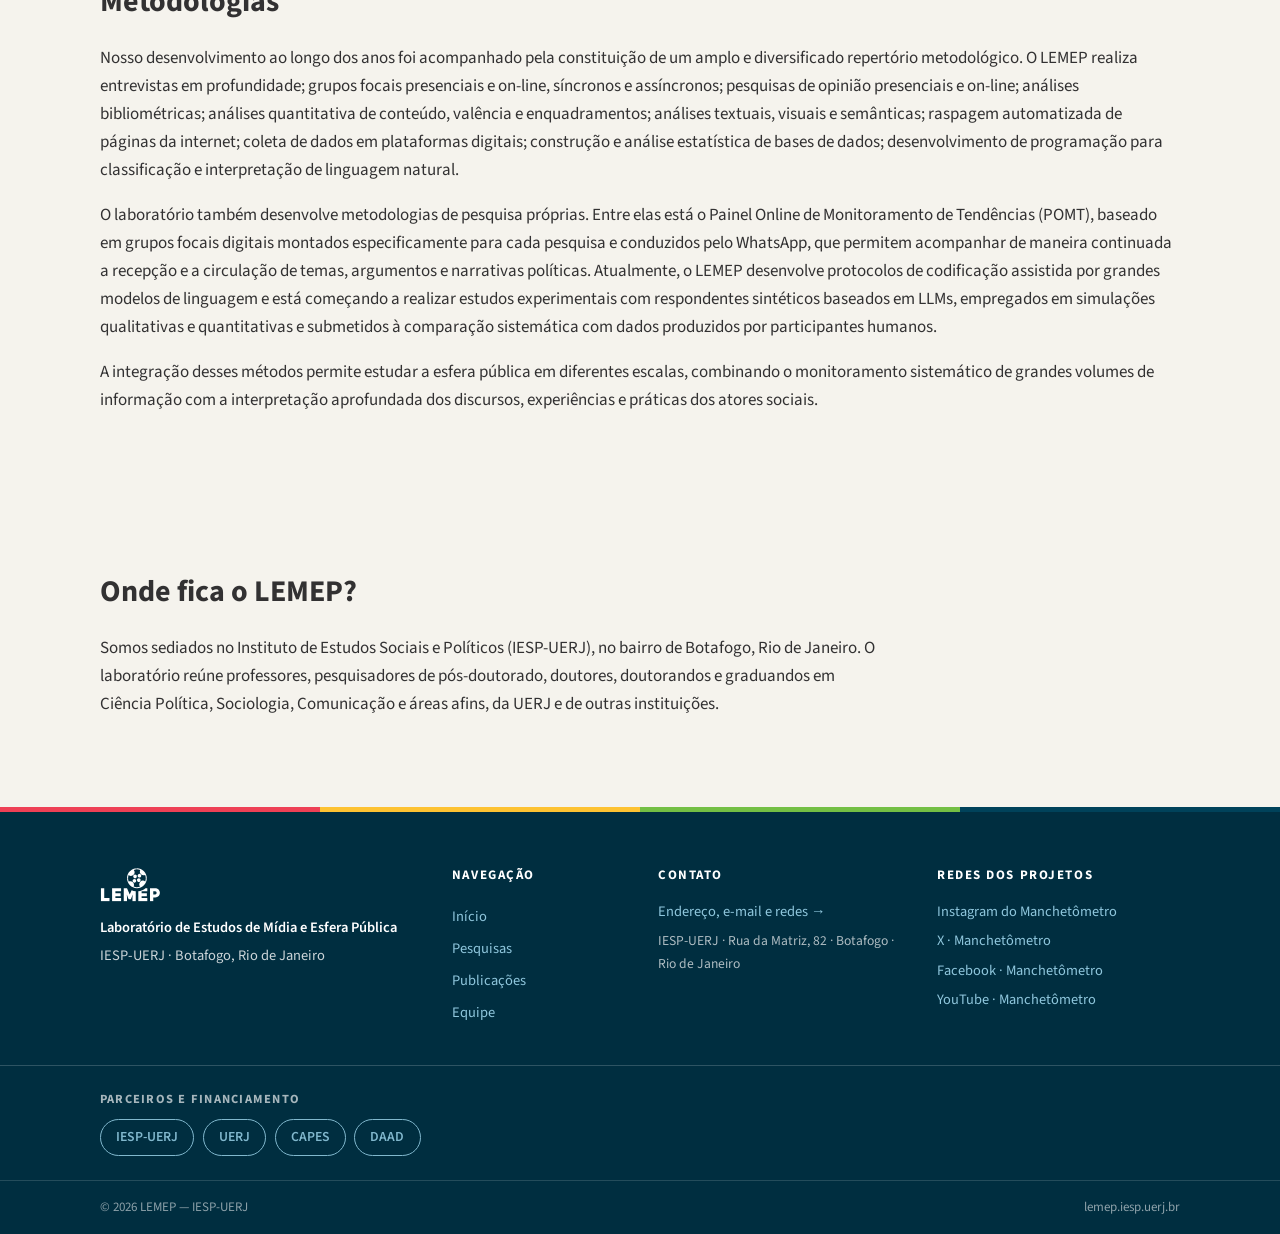
==== commit dbb7cc18: "v1.4b: Onde fica — texto do João aplicado ('Somos sediados...'; o replace anterior não pegou porque " ====
--- a/index.html
+++ b/index.html
@@ -95,7 +95,7 @@
     <section class="section" id="onde-fica">
       <div class="container">
         <h2>Onde fica o LEMEP?</h2>
-        <p class="section-lead">Estamos sediados no Instituto de Estudos Sociais e Políticos (IESP-UERJ), no bairro de Botafogo, Rio de Janeiro. O laboratório reúne professores, pesquisadores de pós-doutorado, doutores, doutorandos e graduandos em Ciência Política, Sociologia, Comunicação e áreas afins, da UERJ e de outras instituições.</p>
+        <p class="section-lead">Somos sediados no Instituto de Estudos Sociais e Políticos (IESP-UERJ), no bairro de Botafogo, Rio de Janeiro. O laboratório reúne professores, pesquisadores de pós-doutorado, doutores, doutorandos e graduandos em Ciência Política, Sociologia, Comunicação e áreas afins, da UERJ e de outras instituições.</p>
       </div>
     </section>
 
